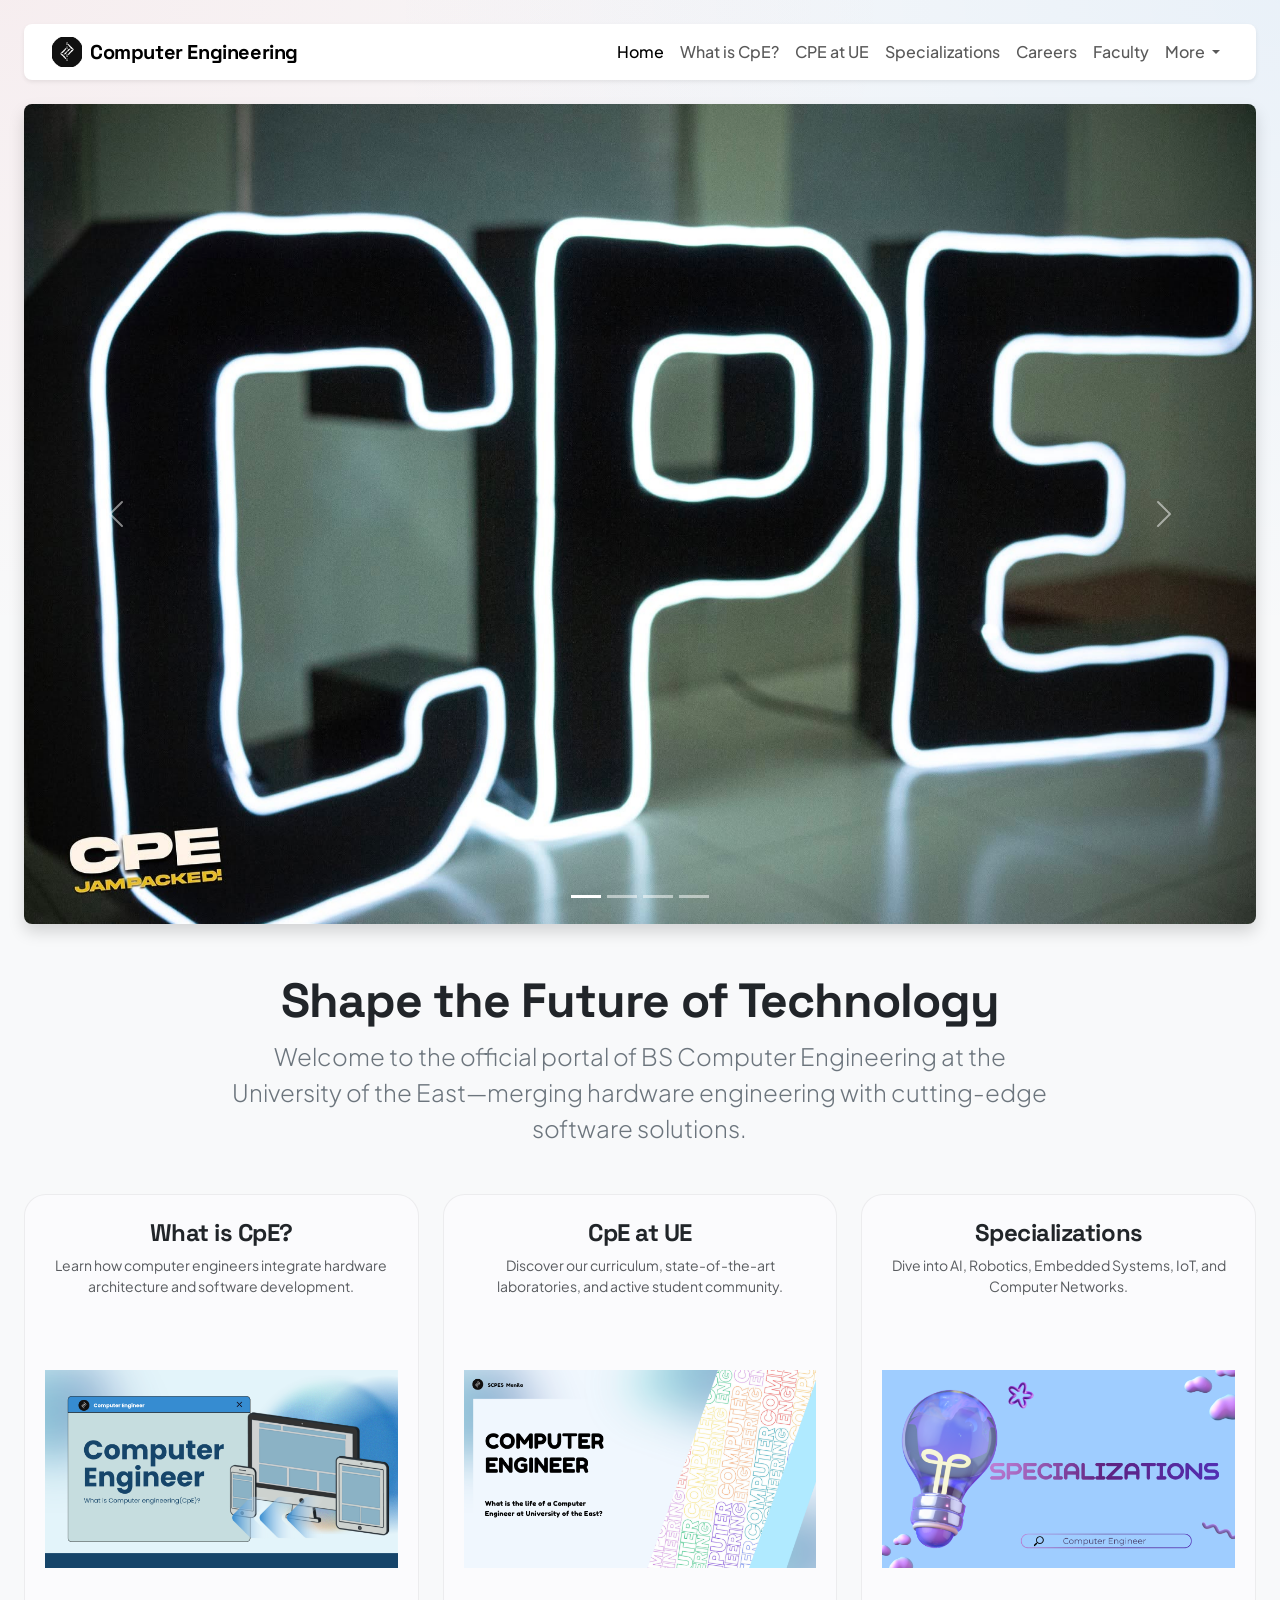
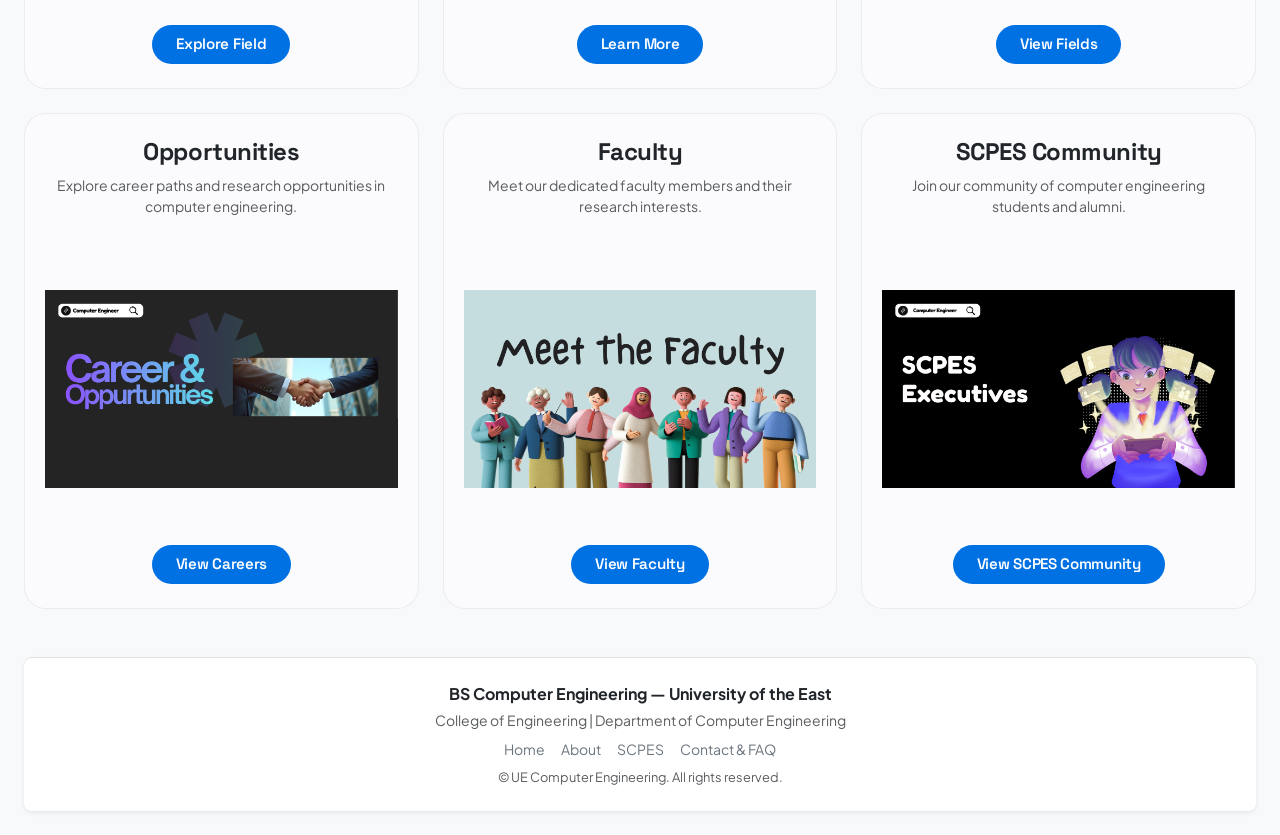
==== index.html @ 5ce8bb5c "cpeweb" ====
<!DOCTYPE html>
<html lang="en">
<head>
<meta charset="utf-8">
<meta name="viewport" content="width=device-width, initial-scale=1">
<title>Computer Engineering | Home</title>

<!-- GOOGLE FONTS (Space Grotesk + Plus Jakarta Sans) -->
<link rel="preconnect" href="https://fonts.googleapis.com">
<link rel="preconnect" href="https://fonts.gstatic.com" crossorigin>
<link href="https://fonts.googleapis.com/css2?family=Plus+Jakarta+Sans:wght@400;500;600&family=Space+Grotesk:wght@600;700&display=swap" rel="stylesheet">

<link href="https://cdn.jsdelivr.net/npm/bootstrap@5.0.2/dist/css/bootstrap.min.css" rel="stylesheet">
<script src="https://cdn.jsdelivr.net/npm/bootstrap@5.0.2/dist/js/bootstrap.bundle.min.js"></script>

<style>
    /* GLOBAL FONTS */
    body {
        font-family: 'Plus Jakarta Sans', sans-serif;
        background-color: #f8f9fa;
        background-image: 
            radial-gradient(at 0% 0%, rgba(220, 53, 69, 0.06) 0px, transparent 50%),
            radial-gradient(at 100% 0%, rgba(0, 113, 227, 0.06) 0px, transparent 50%);
        background-attachment: fixed;
        min-height: 100vh;
    }

    /* HEADINGS & ACCENT TEXT */
    h1, h2, h3, h4, h5, h6, .navbar-brand, .btn-apple {
        font-family: 'Space Grotesk', sans-serif;
        letter-spacing: -0.02em;
    }

    /* Apple-Style Card Styling */
    .apple-card {
        background-color: #fbfbfd;
        border-radius: 22px;
        overflow: hidden;
        border: 1px solid rgba(0, 0, 0, 0.06);
        transition: transform 0.3s ease, box-shadow 0.3s ease;
        padding: 24px 20px;
        text-align: center;
        height: 100%;
        display: flex;
        flex-direction: column;
        justify-content: space-between;
    }
    
    .apple-card:hover {
        transform: translateY(-4px);
        box-shadow: 0 14px 35px rgba(0, 0, 0, 0.09);
    }

    /* Apple-style Pill Button */
    .btn-apple {
        background-color: #0071e3;
        color: #ffffff;
        border-radius: 980px;
        padding: 8px 24px;
        font-weight: 600;
        font-size: 0.95rem;
        border: none;
        text-decoration: none;
        display: inline-block;
        transition: background-color 0.2s ease;
    }

    .btn-apple:hover {
        background-color: #0077ed;
        color: #ffffff;
    }

    /* Main Page Card Images */
    .card-img-container {
        margin-top: 16px;
        width: 100%;
    }

    .card-img-container img {
        width: 100%;
        height: 280px;
        object-fit: contain;
        border-radius: 12px;
        display: block;
    }
</style>
</head>
<body>

<div class="container-fluid px-4 my-4">
    <!-- NAVBAR -->
    <nav class="navbar navbar-expand-lg navbar-light bg-white rounded-3 shadow-sm mb-4 px-3">
        <div class="container-fluid">
            <a href="index.html" class="navbar-brand d-flex align-items-center">
                <img src="assets/cpeimg.jpg" alt="Logo" width="30" height="30" class="d-inline-block align-text-top me-2">
                <span class="fw-bold">Computer Engineering</span>
            </a>

            <button type="button" class="navbar-toggler" data-bs-toggle="collapse" data-bs-target="#navbarCollapse">
                <span class="navbar-toggler-icon"></span>
            </button>
            
            <div class="collapse navbar-collapse" id="navbarCollapse">
                <div class="navbar-nav ms-auto fw-medium">
                    <a href="index.html" class="nav-item nav-link active">Home</a>
                    <a href="what-is-cpe.html" class="nav-item nav-link">What is CpE?</a>
                    <a href="cpe-at-ue.html" class="nav-item nav-link">CPE at UE</a>
                    <a href="specializations.html" class="nav-item nav-link">Specializations</a>
                    <a href="opportunities.html" class="nav-item nav-link">Careers</a>
                    <a href="faculty.html" class="nav-item nav-link">Faculty</a>
                    
                    <div class="nav-item dropdown">
                        <a href="#" class="nav-link dropdown-toggle" id="moreDropdown" role="button" data-bs-toggle="dropdown" aria-expanded="false">
                            More
                        </a>
                        <ul class="dropdown-menu dropdown-menu-end border-0 shadow-lg rounded-3" aria-labelledby="moreDropdown">
                            <li><a href="scpes.html" class="dropdown-item">SCPES Organization</a></li>
                            <li><a href="projects.html" class="dropdown-item">Student Projects</a></li>
                            <li><hr class="dropdown-divider"></li>
                            <li><a href="contact.html" class="dropdown-item">FAQ & Contact</a></li>
                        </ul>
                    </div>
                </div>
            </div>
        </div>
    </nav>

    <!-- CAROUSEL -->
    <div id="myCarousel" class="carousel slide mb-5 rounded-3 overflow-hidden shadow" data-bs-ride="carousel">
        <div class="carousel-indicators">
            <button type="button" data-bs-target="#myCarousel" data-bs-slide-to="0" class="active" aria-current="true"></button>
            <button type="button" data-bs-target="#myCarousel" data-bs-slide-to="1"></button>
            <button type="button" data-bs-target="#myCarousel" data-bs-slide-to="2"></button>
            <button type="button" data-bs-target="#myCarousel" data-bs-slide-to="3"></button>
        </div>
        
        <div class="carousel-inner">
            <div class="carousel-item active">
                <img src="assets/slide1.jpg" class="d-block w-100 object-fit-cover" alt="Slide 1">
            </div>
            <div class="carousel-item">
                <img src="assets/slide2.jpg" class="d-block w-100 object-fit-cover" alt="Slide 2">
            </div>
            <div class="carousel-item">
                <img src="assets/slide3.jpg" class="d-block w-100 object-fit-cover" alt="Slide 3">
            </div>
            <div class="carousel-item">
                <img src="assets/slide3.jpg" class="d-block w-100 object-fit-cover" alt="Slide 4">
            </div>
        </div>

        <button class="carousel-control-prev" type="button" data-bs-target="#myCarousel" data-bs-slide="prev">
            <span class="carousel-control-prev-icon" aria-hidden="true"></span>
            <span class="visually-hidden">Previous</span>
        </button>
        <button class="carousel-control-next" type="button" data-bs-target="#myCarousel" data-bs-slide="next">
            <span class="carousel-control-next-icon" aria-hidden="true"></span>
            <span class="visually-hidden">Next</span>
        </button>
    </div>

    <!-- HERO SECTION -->
    <div class="text-center mb-5">
        <h1 class="fw-bold display-5">Shape the Future of Technology</h1>
        <p class="text-secondary lead fs-4 col-md-8 mx-auto">
            Welcome to the official portal of BS Computer Engineering at the University of the East—merging hardware engineering with cutting-edge software solutions.
        </p>
    </div>

    <!-- FEATURED SECTIONS GRID -->
    <div class="row g-4 justify-content-center mb-5">
        
        <div class="col-md-6 col-lg-4">
            <div class="apple-card">
                <div>
                    <h3 class="fw-bold fs-4 mb-2">What is CpE?</h3>
                    <p class="text-muted small">Learn how computer engineers integrate hardware architecture and software development.</p>
                </div>
                <div class="card-img-container my-3">
                    <img src="assets/cpeabout2.png" alt="What is CpE">
                </div>
                <div>
                    <a href="what-is-cpe.html" class="btn-apple">Explore Field</a>
                </div>
            </div>
        </div>

        <div class="col-md-6 col-lg-4">
            <div class="apple-card">
                <div>
                    <h3 class="fw-bold fs-4 mb-2">CpE at UE</h3>
                    <p class="text-muted small">Discover our curriculum, state-of-the-art laboratories, and active student community.</p>
                </div>
                <div class="card-img-container my-3">
                    <img src="assets/cpeue.png" alt="CPE at UE">
                </div>
                <div>
                    <a href="cpe-at-ue.html" class="btn-apple">Learn More</a>
                </div>
            </div>
        </div>

        <div class="col-md-6 col-lg-4">
            <div class="apple-card">
                <div>
                    <h3 class="fw-bold fs-4 mb-2">Specializations</h3>
                    <p class="text-muted small">Dive into AI, Robotics, Embedded Systems, IoT, and Computer Networks.</p>
                </div>
                <div class="card-img-container my-3">
                    <img src="assets/specializations.png" alt="Specializations">
                </div>
                <div>
                    <a href="specializations.html" class="btn-apple">View Fields</a>
                </div>
            </div>
        </div>

        <div class="col-md-6 col-lg-4">
            <div class="apple-card">
                <div>
                    <h3 class="fw-bold fs-4 mb-2">Opportunities</h3>
                    <p class="text-muted small">Explore career paths and research opportunities in computer engineering.</p>
                </div>
                <div class="card-img-container my-3">
                    <img src="assets/cj.op.png" alt="Opportunities">
                </div>
                <div>
                    <a href="opportunities.html" class="btn-apple">View Careers</a>
                </div>
            </div>
        </div>

        <div class="col-md-6 col-lg-4">
            <div class="apple-card">
                <div>
                    <h3 class="fw-bold fs-4 mb-2">Faculty</h3>
                    <p class="text-muted small">Meet our dedicated faculty members and their research interests.</p>
                </div>
                <div class="card-img-container my-3">
                    <img src="assets/faculty.png" alt="Faculty">
                </div>
                <div>
                    <a href="faculty.html" class="btn-apple">View Faculty</a>
                </div>
            </div>
        </div>

        <div class="col-md-6 col-lg-4">
            <div class="apple-card">
                <div>
                    <h3 class="fw-bold fs-4 mb-2">SCPES Community</h3>
                    <p class="text-muted small">Join our community of computer engineering students and alumni.</p>
                </div>
                <div class="card-img-container my-3">
                    <img src="assets/executives.png" alt="SCPES Community">
                </div>
                <div>
                    <a href="scpes.html" class="btn-apple">View SCPES Community</a>
                </div>
            </div>
        </div>

    </div>

    <!-- FOOTER -->
    <footer class="bg-white rounded-3 shadow-sm py-4 mt-5 border-top">
        <div class="container text-center">
            <p class="fw-bold mb-1">BS Computer Engineering — University of the East</p>
            <p class="text-muted small mb-2">College of Engineering | Department of Computer Engineering</p>
            <div class="d-flex justify-content-center gap-3 small mb-2">
                <a href="index.html" class="text-decoration-none text-secondary">Home</a>
                <a href="what-is-cpe.html" class="text-decoration-none text-secondary">About</a>
                <a href="scpes.html" class="text-decoration-none text-secondary">SCPES</a>
                <a href="contact.html" class="text-decoration-none text-secondary">Contact & FAQ</a>
            </div>
            <p class="text-muted extra-small mb-0" style="font-size: 0.8rem;">&copy; UE Computer Engineering. All rights reserved.</p>
        </div>
    </footer>
</div>

</body>
</html>
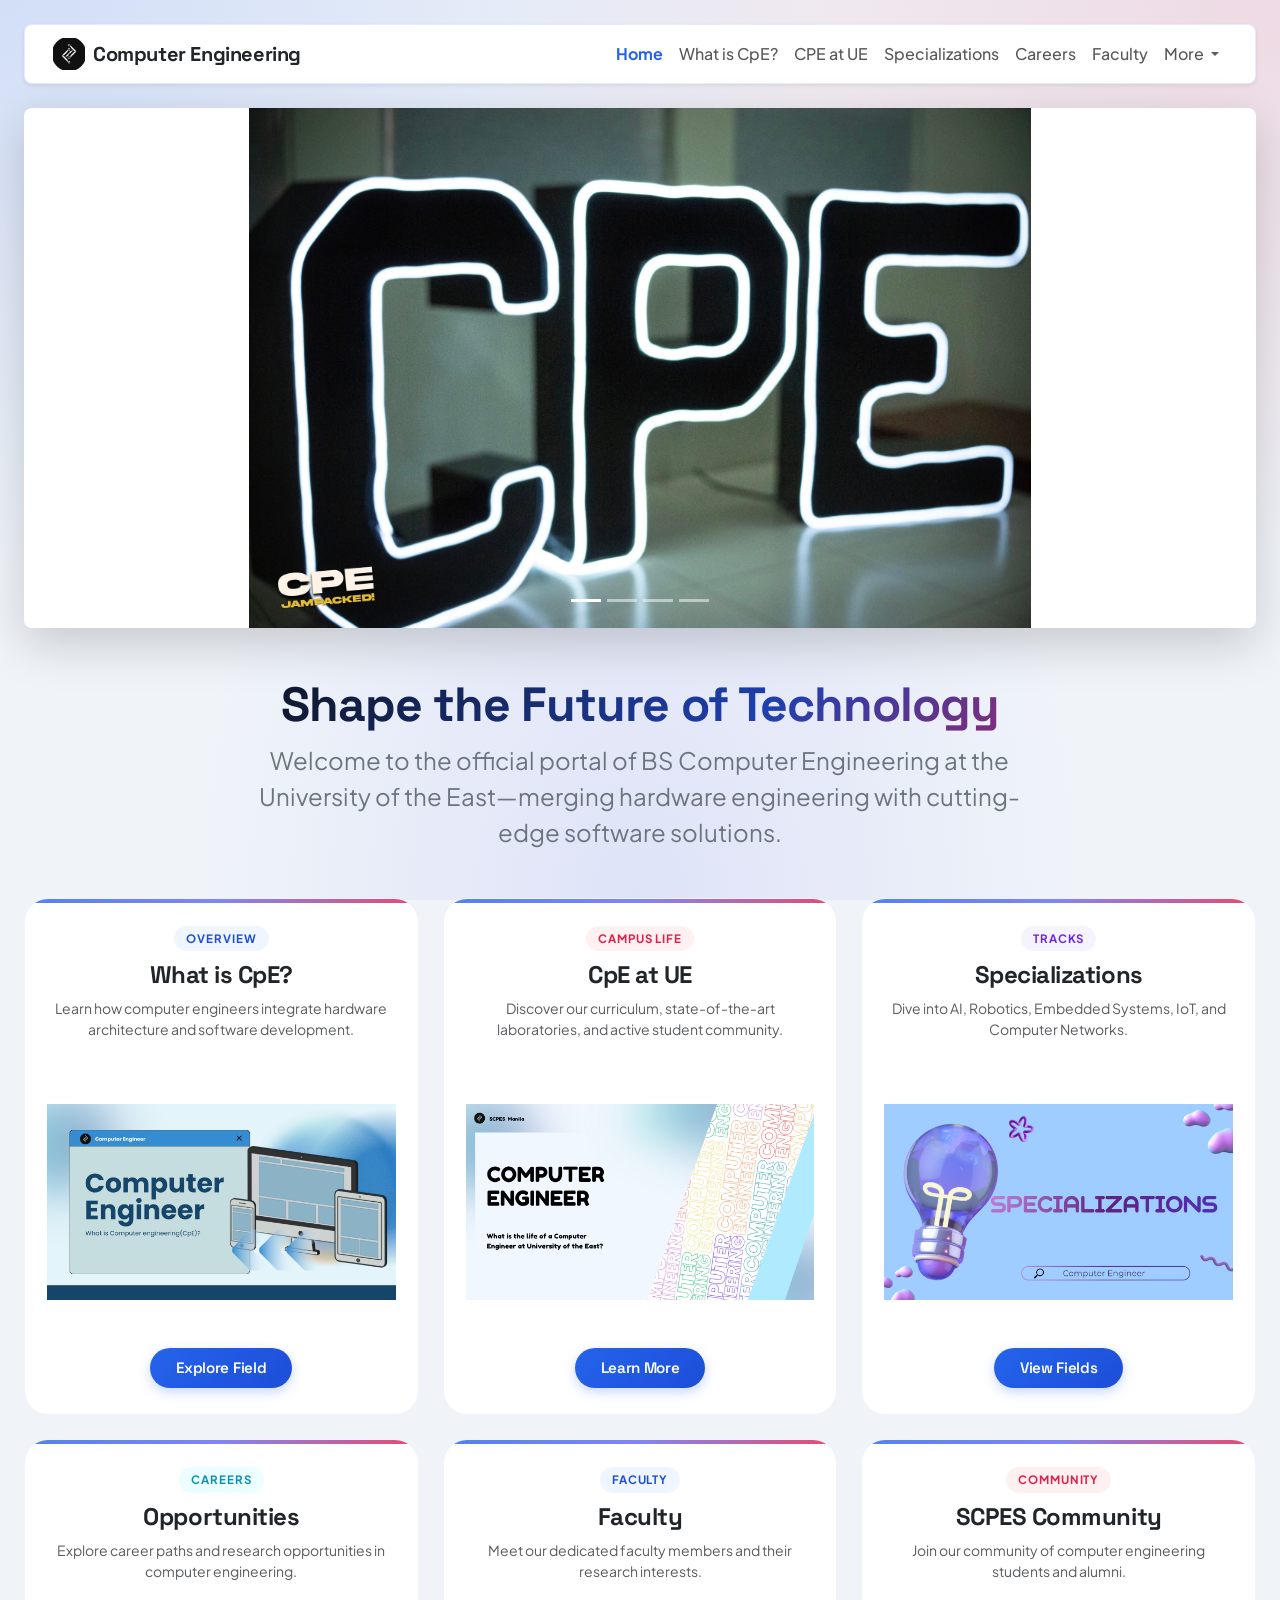
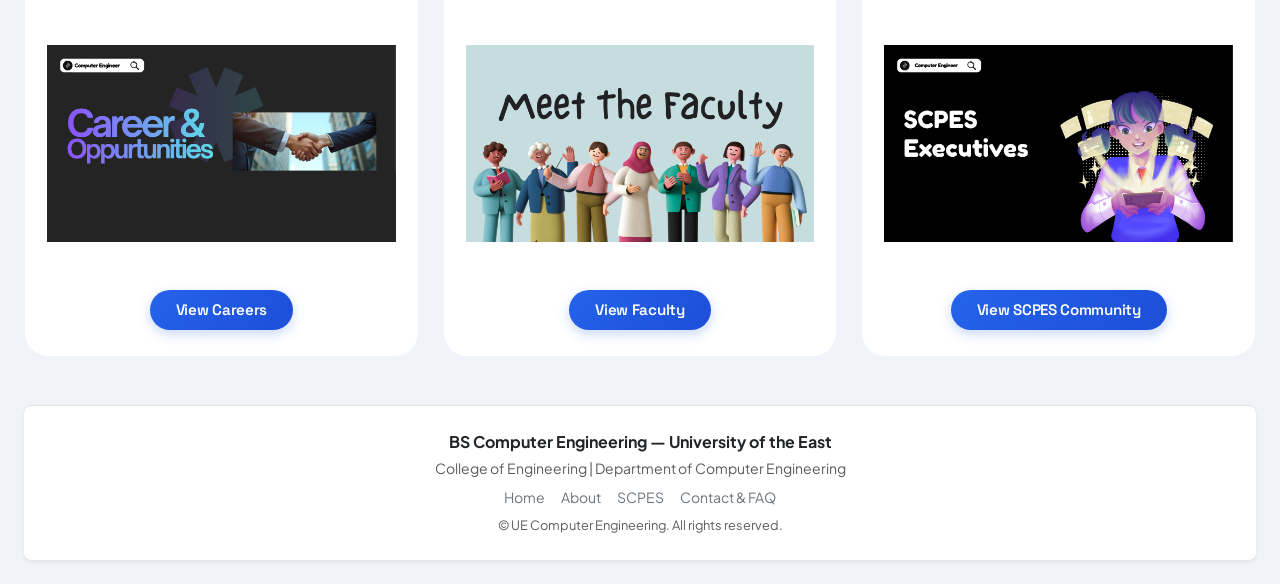
==== commit f7a57603: "cpeweb" ====
--- a/index.html
+++ b/index.html
@@ -1,99 +1,176 @@
 <!DOCTYPE html>
 <html lang="en">
 <head>
-<meta charset="utf-8">
-<meta name="viewport" content="width=device-width, initial-scale=1">
-<title>Computer Engineering | Home</title>
-
-<!-- GOOGLE FONTS (Space Grotesk + Plus Jakarta Sans) -->
-<link rel="preconnect" href="https://fonts.googleapis.com">
-<link rel="preconnect" href="https://fonts.gstatic.com" crossorigin>
-<link href="https://fonts.googleapis.com/css2?family=Plus+Jakarta+Sans:wght@400;500;600&family=Space+Grotesk:wght@600;700&display=swap" rel="stylesheet">
-
-<link href="https://cdn.jsdelivr.net/npm/bootstrap@5.0.2/dist/css/bootstrap.min.css" rel="stylesheet">
-<script src="https://cdn.jsdelivr.net/npm/bootstrap@5.0.2/dist/js/bootstrap.bundle.min.js"></script>
-
-<style>
-    /* GLOBAL FONTS */
-    body {
-        font-family: 'Plus Jakarta Sans', sans-serif;
-        background-color: #f8f9fa;
-        background-image: 
-            radial-gradient(at 0% 0%, rgba(220, 53, 69, 0.06) 0px, transparent 50%),
-            radial-gradient(at 100% 0%, rgba(0, 113, 227, 0.06) 0px, transparent 50%);
-        background-attachment: fixed;
-        min-height: 100vh;
-    }
-
-    /* HEADINGS & ACCENT TEXT */
-    h1, h2, h3, h4, h5, h6, .navbar-brand, .btn-apple {
-        font-family: 'Space Grotesk', sans-serif;
-        letter-spacing: -0.02em;
-    }
-
-    /* Apple-Style Card Styling */
-    .apple-card {
-        background-color: #fbfbfd;
-        border-radius: 22px;
-        overflow: hidden;
-        border: 1px solid rgba(0, 0, 0, 0.06);
-        transition: transform 0.3s ease, box-shadow 0.3s ease;
-        padding: 24px 20px;
-        text-align: center;
-        height: 100%;
-        display: flex;
-        flex-direction: column;
-        justify-content: space-between;
-    }
-    
-    .apple-card:hover {
-        transform: translateY(-4px);
-        box-shadow: 0 14px 35px rgba(0, 0, 0, 0.09);
-    }
-
-    /* Apple-style Pill Button */
-    .btn-apple {
-        background-color: #0071e3;
-        color: #ffffff;
-        border-radius: 980px;
-        padding: 8px 24px;
-        font-weight: 600;
-        font-size: 0.95rem;
-        border: none;
-        text-decoration: none;
-        display: inline-block;
-        transition: background-color 0.2s ease;
-    }
-
-    .btn-apple:hover {
-        background-color: #0077ed;
-        color: #ffffff;
-    }
-
-    /* Main Page Card Images */
-    .card-img-container {
-        margin-top: 16px;
-        width: 100%;
-    }
-
-    .card-img-container img {
-        width: 100%;
-        height: 280px;
-        object-fit: contain;
-        border-radius: 12px;
-        display: block;
-    }
-</style>
+    <meta charset="utf-8">
+    <meta name="viewport" content="width=device-width, initial-scale=1">
+    <title>BS Computer Engineering | Home</title>
+
+    <!-- GOOGLE FONTS (Space Grotesk + Plus Jakarta Sans) -->
+    <link rel="preconnect" href="https://fonts.googleapis.com">
+    <link rel="preconnect" href="https://fonts.gstatic.com" crossorigin>
+    <link href="https://fonts.googleapis.com/css2?family=Plus+Jakarta+Sans:wght@400;500;600;700&family=Space+Grotesk:wght@600;700&display=swap" rel="stylesheet">
+
+    <!-- BOOTSTRAP 5 CSS & JS -->
+    <link href="https://cdn.jsdelivr.net/npm/bootstrap@5.0.2/dist/css/bootstrap.min.css" rel="stylesheet">
+    <script src="https://cdn.jsdelivr.net/npm/bootstrap@5.0.2/dist/js/bootstrap.bundle.min.js"></script>
+
+    <style>
+        /* 1. VIBRANT MULTI-COLOR MESH BACKGROUND (Tech Blue + UE Red Glow) */
+        body {
+            font-family: 'Plus Jakarta Sans', sans-serif;
+            background-color: #f0f4f9;
+            background-image: 
+                radial-gradient(at 0% 0%, rgba(37, 99, 235, 0.15) 0px, transparent 45%),
+                radial-gradient(at 100% 0%, rgba(225, 29, 72, 0.12) 0px, transparent 45%),
+                radial-gradient(at 50% 100%, rgba(99, 102, 241, 0.12) 0px, transparent 50%);
+            background-attachment: fixed;
+            min-height: 100vh;
+        }
+
+        /* 2. HEADINGS & GRADIENT ACCENTS */
+        h1, h2, h3, h4, h5, h6, .navbar-brand, .btn-apple {
+            font-family: 'Space Grotesk', sans-serif;
+            letter-spacing: -0.02em;
+        }
+
+        /* Gradient Text Headline */
+        .hero-gradient-text {
+            background: linear-gradient(135deg, #0f172a 20%, #1e40af 60%, #e11d48 100%);
+            -webkit-background-clip: text;
+            -webkit-text-fill-color: transparent;
+        }
+
+        /* Navbar Custom Highlights */
+        .navbar {
+            border: 1px solid rgba(37, 99, 235, 0.12);
+        }
+
+        .nav-link.active {
+            color: #2563eb !important;
+            font-weight: 700;
+        }
+
+        /* 3. RESPONSIVE CAROUSEL */
+        .carousel-item {
+            width: 100%;
+            aspect-ratio: 2 / 1;
+            max-height: 520px;
+            background-color: #ffffff;
+        }
+
+        .carousel-item img {
+            width: 100%;
+            height: 100%;
+            object-fit: contain;
+            object-position: center;
+        }
+
+        @media (max-width: 768px) {
+            .carousel-item {
+                aspect-ratio: 16 / 9;
+                max-height: 280px;
+            }
+        }
+
+        /* 4. APPLE-STYLE VIBRANT CARDS */
+        .apple-card {
+            background: #ffffff;
+            border-radius: 24px;
+            overflow: hidden;
+            border: 1px solid rgba(37, 99, 235, 0.08);
+            transition: all 0.3s cubic-bezier(0.16, 1, 0.3, 1);
+            padding: 26px 22px;
+            text-align: center;
+            height: 100%;
+            display: flex;
+            flex-direction: column;
+            justify-content: space-between;
+            position: relative;
+        }
+        
+        /* Vibrant Top Border Accent for Cards */
+        .apple-card::before {
+            content: "";
+            position: absolute;
+            top: 0;
+            left: 0;
+            right: 0;
+            height: 4px;
+            background: linear-gradient(90deg, #2563eb, #6366f1, #e11d48);
+            opacity: 0.8;
+            transition: opacity 0.3s ease;
+        }
+
+        .apple-card:hover {
+            transform: translateY(-6px);
+            box-shadow: 0 16px 35px rgba(37, 99, 235, 0.15);
+            border-color: rgba(37, 99, 235, 0.25);
+        }
+
+        /* Category Badges on Cards */
+        .card-badge {
+            display: inline-block;
+            font-size: 0.72rem;
+            font-weight: 700;
+            text-transform: uppercase;
+            letter-spacing: 0.08em;
+            padding: 4px 12px;
+            border-radius: 50px;
+            margin-bottom: 10px;
+        }
+
+        .badge-blue { background-color: #eff6ff; color: #1d4ed8; }
+        .badge-red { background-color: #fff1f2; color: #e11d48; }
+        .badge-purple { background-color: #f5f3ff; color: #6d28d9; }
+        .badge-cyan { background-color: #ecfeff; color: #0891b2; }
+
+        /* 5. VIBRANT GRADIENT BUTTONS */
+        .btn-apple {
+            background: linear-gradient(135deg, #2563eb 0%, #1d4ed8 100%);
+            color: #ffffff;
+            border-radius: 980px;
+            padding: 9px 26px;
+            font-weight: 600;
+            font-size: 0.95rem;
+            border: none;
+            text-decoration: none;
+            display: inline-block;
+            box-shadow: 0 4px 12px rgba(37, 99, 235, 0.25);
+            transition: all 0.2s ease;
+        }
+
+        .btn-apple:hover {
+            background: linear-gradient(135deg, #1d4ed8 0%, #1e40af 100%);
+            color: #ffffff;
+            box-shadow: 0 6px 18px rgba(37, 99, 235, 0.35);
+            transform: scale(1.02);
+        }
+
+        /* 6. CARD IMAGES */
+        .card-img-container {
+            margin-top: 12px;
+            width: 100%;
+        }
+
+        .card-img-container img {
+            width: 100%;
+            height: 260px;
+            object-fit: contain;
+            border-radius: 12px;
+            display: block;
+        }
+    </style>
 </head>
 <body>
 
 <div class="container-fluid px-4 my-4">
+
     <!-- NAVBAR -->
     <nav class="navbar navbar-expand-lg navbar-light bg-white rounded-3 shadow-sm mb-4 px-3">
         <div class="container-fluid">
             <a href="index.html" class="navbar-brand d-flex align-items-center">
-                <img src="assets/cpeimg.jpg" alt="Logo" width="30" height="30" class="d-inline-block align-text-top me-2">
-                <span class="fw-bold">Computer Engineering</span>
+                <img src="assets/cpeimg.jpg" alt="CpE Logo" width="32" height="32" class="d-inline-block align-text-top me-2 rounded">
+                <span class="fw-bold text-dark">Computer Engineering</span>
             </a>
 
             <button type="button" class="navbar-toggler" data-bs-toggle="collapse" data-bs-target="#navbarCollapse">
@@ -125,8 +202,8 @@
         </div>
     </nav>
 
-    <!-- CAROUSEL -->
-    <div id="myCarousel" class="carousel slide mb-5 rounded-3 overflow-hidden shadow" data-bs-ride="carousel">
+    <!-- BANNER CAROUSEL -->
+    <div id="myCarousel" class="carousel slide mb-5 rounded-3 overflow-hidden shadow-lg" data-bs-ride="carousel">
         <div class="carousel-indicators">
             <button type="button" data-bs-target="#myCarousel" data-bs-slide-to="0" class="active" aria-current="true"></button>
             <button type="button" data-bs-target="#myCarousel" data-bs-slide-to="1"></button>
@@ -136,16 +213,16 @@
         
         <div class="carousel-inner">
             <div class="carousel-item active">
-                <img src="assets/slide1.jpg" class="d-block w-100 object-fit-cover" alt="Slide 1">
+                <img src="assets/slide1.jpg" alt="Slide 1">
             </div>
             <div class="carousel-item">
-                <img src="assets/slide2.jpg" class="d-block w-100 object-fit-cover" alt="Slide 2">
+                <img src="assets/slide2.jpg" alt="Slide 2">
             </div>
             <div class="carousel-item">
-                <img src="assets/slide3.jpg" class="d-block w-100 object-fit-cover" alt="Slide 3">
+                <img src="assets/slide3.jpg" alt="Slide 3">
             </div>
             <div class="carousel-item">
-                <img src="assets/slide3.jpg" class="d-block w-100 object-fit-cover" alt="Slide 4">
+                <img src="assets/slide5.jpg" alt="Slide 4">
             </div>
         </div>
 
@@ -159,10 +236,10 @@
         </button>
     </div>
 
-    <!-- HERO SECTION -->
+    <!-- HERO SECTION WITH GRADIENT HEADLINE -->
     <div class="text-center mb-5">
-        <h1 class="fw-bold display-5">Shape the Future of Technology</h1>
-        <p class="text-secondary lead fs-4 col-md-8 mx-auto">
+        <h1 class="fw-bold display-5 hero-gradient-text">Shape the Future of Technology</h1>
+        <p class="text-secondary lead fs-4 col-md-8 mx-auto fw-normal">
             Welcome to the official portal of BS Computer Engineering at the University of the East—merging hardware engineering with cutting-edge software solutions.
         </p>
     </div>
@@ -173,7 +250,8 @@
         <div class="col-md-6 col-lg-4">
             <div class="apple-card">
                 <div>
-                    <h3 class="fw-bold fs-4 mb-2">What is CpE?</h3>
+                    <span class="card-badge badge-blue">Overview</span>
+                    <h3 class="fw-bold fs-4 mb-2 text-dark">What is CpE?</h3>
                     <p class="text-muted small">Learn how computer engineers integrate hardware architecture and software development.</p>
                 </div>
                 <div class="card-img-container my-3">
@@ -188,7 +266,8 @@
         <div class="col-md-6 col-lg-4">
             <div class="apple-card">
                 <div>
-                    <h3 class="fw-bold fs-4 mb-2">CpE at UE</h3>
+                    <span class="card-badge badge-red">Campus Life</span>
+                    <h3 class="fw-bold fs-4 mb-2 text-dark">CpE at UE</h3>
                     <p class="text-muted small">Discover our curriculum, state-of-the-art laboratories, and active student community.</p>
                 </div>
                 <div class="card-img-container my-3">
@@ -203,7 +282,8 @@
         <div class="col-md-6 col-lg-4">
             <div class="apple-card">
                 <div>
-                    <h3 class="fw-bold fs-4 mb-2">Specializations</h3>
+                    <span class="card-badge badge-purple">Tracks</span>
+                    <h3 class="fw-bold fs-4 mb-2 text-dark">Specializations</h3>
                     <p class="text-muted small">Dive into AI, Robotics, Embedded Systems, IoT, and Computer Networks.</p>
                 </div>
                 <div class="card-img-container my-3">
@@ -218,7 +298,8 @@
         <div class="col-md-6 col-lg-4">
             <div class="apple-card">
                 <div>
-                    <h3 class="fw-bold fs-4 mb-2">Opportunities</h3>
+                    <span class="card-badge badge-cyan">Careers</span>
+                    <h3 class="fw-bold fs-4 mb-2 text-dark">Opportunities</h3>
                     <p class="text-muted small">Explore career paths and research opportunities in computer engineering.</p>
                 </div>
                 <div class="card-img-container my-3">
@@ -233,7 +314,8 @@
         <div class="col-md-6 col-lg-4">
             <div class="apple-card">
                 <div>
-                    <h3 class="fw-bold fs-4 mb-2">Faculty</h3>
+                    <span class="card-badge badge-blue">Faculty</span>
+                    <h3 class="fw-bold fs-4 mb-2 text-dark">Faculty</h3>
                     <p class="text-muted small">Meet our dedicated faculty members and their research interests.</p>
                 </div>
                 <div class="card-img-container my-3">
@@ -248,7 +330,8 @@
         <div class="col-md-6 col-lg-4">
             <div class="apple-card">
                 <div>
-                    <h3 class="fw-bold fs-4 mb-2">SCPES Community</h3>
+                    <span class="card-badge badge-red">Community</span>
+                    <h3 class="fw-bold fs-4 mb-2 text-dark">SCPES Community</h3>
                     <p class="text-muted small">Join our community of computer engineering students and alumni.</p>
                 </div>
                 <div class="card-img-container my-3">
@@ -265,7 +348,7 @@
     <!-- FOOTER -->
     <footer class="bg-white rounded-3 shadow-sm py-4 mt-5 border-top">
         <div class="container text-center">
-            <p class="fw-bold mb-1">BS Computer Engineering — University of the East</p>
+            <p class="fw-bold mb-1 text-dark">BS Computer Engineering — University of the East</p>
             <p class="text-muted small mb-2">College of Engineering | Department of Computer Engineering</p>
             <div class="d-flex justify-content-center gap-3 small mb-2">
                 <a href="index.html" class="text-decoration-none text-secondary">Home</a>
@@ -276,6 +359,7 @@
             <p class="text-muted extra-small mb-0" style="font-size: 0.8rem;">&copy; UE Computer Engineering. All rights reserved.</p>
         </div>
     </footer>
+
 </div>
 
 </body>
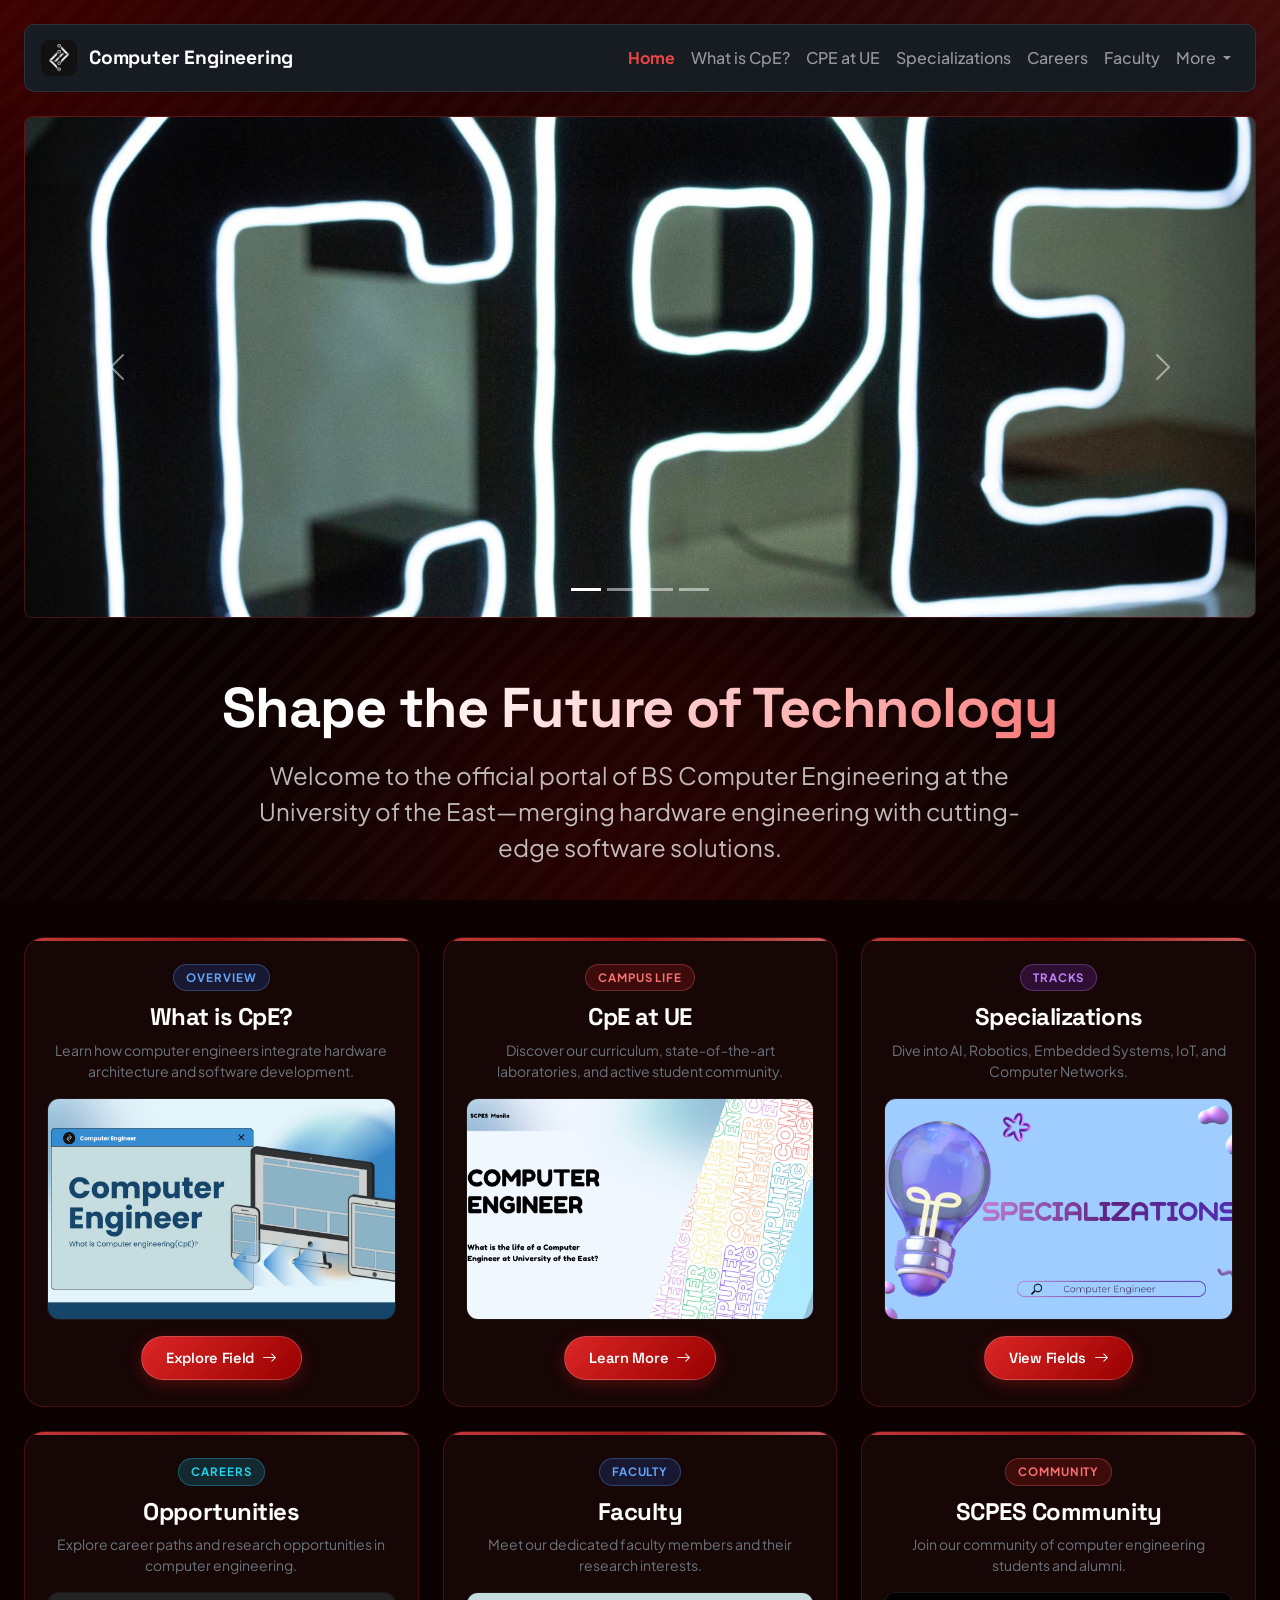
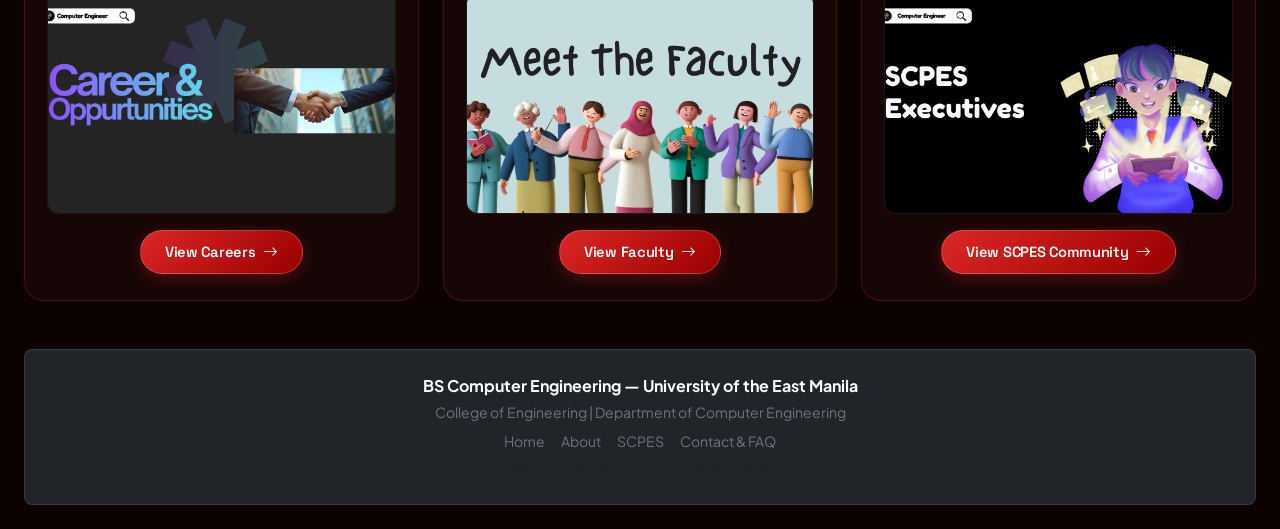
==== commit 78079c37: "cpeweb" ====
--- a/index.html
+++ b/index.html
@@ -5,25 +5,28 @@
     <meta name="viewport" content="width=device-width, initial-scale=1">
     <title>BS Computer Engineering | Home</title>
 
-    <!-- GOOGLE FONTS (Space Grotesk + Plus Jakarta Sans) -->
+    <!-- GOOGLE FONTS -->
     <link rel="preconnect" href="https://fonts.googleapis.com">
     <link rel="preconnect" href="https://fonts.gstatic.com" crossorigin>
     <link href="https://fonts.googleapis.com/css2?family=Plus+Jakarta+Sans:wght@400;500;600;700&family=Space+Grotesk:wght@600;700&display=swap" rel="stylesheet">
 
-    <!-- BOOTSTRAP 5 CSS & JS -->
+    <!-- BOOTSTRAP 5 & BOOTSTRAP ICONS -->
     <link href="https://cdn.jsdelivr.net/npm/bootstrap@5.0.2/dist/css/bootstrap.min.css" rel="stylesheet">
+    <link rel="stylesheet" href="https://cdn.jsdelivr.net/npm/bootstrap-icons@1.11.3/font/bootstrap-icons.min.css">
     <script src="https://cdn.jsdelivr.net/npm/bootstrap@5.0.2/dist/js/bootstrap.bundle.min.js"></script>
 
     <style>
-        /* 1. VIBRANT MULTI-COLOR MESH BACKGROUND (Tech Blue + UE Red Glow) */
+        /* 1. DEEP UE CRIMSON AMBIENT BACKGROUND */
         body {
             font-family: 'Plus Jakarta Sans', sans-serif;
-            background-color: #f0f4f9;
+            background-color: #0c0202;
             background-image: 
-                radial-gradient(at 0% 0%, rgba(37, 99, 235, 0.15) 0px, transparent 45%),
-                radial-gradient(at 100% 0%, rgba(225, 29, 72, 0.12) 0px, transparent 45%),
-                radial-gradient(at 50% 100%, rgba(99, 102, 241, 0.12) 0px, transparent 50%);
+                radial-gradient(at 0% 0%, rgba(153, 0, 0, 0.35) 0px, transparent 50%),
+                radial-gradient(at 100% 0%, rgba(220, 38, 38, 0.25) 0px, transparent 50%),
+                radial-gradient(at 50% 100%, rgba(112, 2, 2, 0.3) 0px, transparent 50%),
+                repeating-linear-gradient(-45deg, rgba(255, 255, 255, 0.015) 0, rgba(255, 255, 255, 0.015) 10px, transparent 10px, transparent 20px);
             background-attachment: fixed;
+            color: #f1f5f9;
             min-height: 100vh;
         }
 
@@ -33,35 +36,79 @@
             letter-spacing: -0.02em;
         }
 
-        /* Gradient Text Headline */
         .hero-gradient-text {
-            background: linear-gradient(135deg, #0f172a 20%, #1e40af 60%, #e11d48 100%);
+            background: linear-gradient(135deg, #ffffff 30%, #fca5a5 70%, #ef4444 100%);
             -webkit-background-clip: text;
             -webkit-text-fill-color: transparent;
         }
 
-        /* Navbar Custom Highlights */
-        .navbar {
-            border: 1px solid rgba(37, 99, 235, 0.12);
+        /* 3. NAVBAR & ROUNDED SQUARE LOGO */
+        .custom-navbar {
+            background-color: #171b22 !important;
+            border: 1px solid rgba(255, 255, 255, 0.1) !important;
+            border-radius: 10px !important;
+            padding: 10px 16px !important;
+        }
+
+        .custom-navbar .navbar-brand {
+            font-size: 1.2rem;
+            font-weight: 700;
+            color: #ffffff !important;
+            letter-spacing: -0.01em;
+        }
+
+        /* CROPS OUT WHITE SPOTS & FORCES CLEAN ROUNDED SQUARE */
+        .custom-navbar .logo-box {
+            width: 36px;
+            height: 36px;
+            border-radius: 9px;
+            overflow: hidden;
+            background-color: #0c0d10;
+            display: inline-flex;
+            align-items: center;
+            justify-content: center;
+            flex-shrink: 0;
+        }
+
+        .custom-navbar .logo-img {
+            width: 100%;
+            height: 100%;
+            object-fit: cover;
+            transform: scale(1.22);
+        }
+
+        .custom-navbar .navbar-toggler {
+            border: 1px solid rgba(255, 255, 255, 0.15) !important;
+            border-radius: 8px;
+            padding: 6px 10px;
+        }
+
+        .custom-navbar .navbar-toggler-icon {
+            background-image: url("data:image/svg+xml,%3csvg xmlns='http://www.w3.org/2000/svg' viewBox='0 0 30 30'%3e%3cpath stroke='rgba%28255, 255, 255, 0.75%29' stroke-linecap='round' stroke-miterlimit='10' stroke-width='2' d='M4 7h22M4 15h22M4 23h22'/%3e%3c/svg%3e") !important;
         }
 
         .nav-link.active {
-            color: #2563eb !important;
+            color: #ef4444 !important;
             font-weight: 700;
         }
 
-        /* 3. RESPONSIVE CAROUSEL */
+        /* 4. CAROUSEL STYLING */
+        #myCarousel {
+            border: 1px solid rgba(239, 68, 68, 0.25);
+            box-shadow: 0 15px 35px rgba(0, 0, 0, 0.5);
+        }
+
         .carousel-item {
             width: 100%;
             aspect-ratio: 2 / 1;
-            max-height: 520px;
-            background-color: #ffffff;
+            max-height: 500px;
+            background-color: #0f0505;
         }
 
         .carousel-item img {
             width: 100%;
             height: 100%;
-            object-fit: contain;
+            object-fit: cover;
             object-position: center;
         }
 
@@ -72,12 +119,12 @@
             }
         }
 
-        /* 4. APPLE-STYLE VIBRANT CARDS */
+        /* 5. DARK CRIMSON APPLE-STYLE CARDS */
         .apple-card {
-            background: #ffffff;
-            border-radius: 24px;
+            background: rgba(26, 8, 8, 0.85);
+            border-radius: 20px;
             overflow: hidden;
-            border: 1px solid rgba(37, 99, 235, 0.08);
+            border: 1px solid rgba(220, 38, 38, 0.25);
             transition: all 0.3s cubic-bezier(0.16, 1, 0.3, 1);
             padding: 26px 22px;
             text-align: center;
@@ -88,26 +135,25 @@
             position: relative;
         }
         
-        /* Vibrant Top Border Accent for Cards */
         .apple-card::before {
             content: "";
             position: absolute;
             top: 0;
             left: 0;
             right: 0;
-            height: 4px;
-            background: linear-gradient(90deg, #2563eb, #6366f1, #e11d48);
+            height: 3px;
+            background: linear-gradient(90deg, #ef4444, #b91c1c, #f87171);
             opacity: 0.8;
             transition: opacity 0.3s ease;
         }
 
         .apple-card:hover {
             transform: translateY(-6px);
-            box-shadow: 0 16px 35px rgba(37, 99, 235, 0.15);
-            border-color: rgba(37, 99, 235, 0.25);
-        }
-
-        /* Category Badges on Cards */
+            box-shadow: 0 16px 35px rgba(220, 38, 38, 0.25);
+            border-color: rgba(239, 68, 68, 0.5);
+        }
+
+        /* Badges on Cards */
         .card-badge {
             display: inline-block;
             font-size: 0.72rem;
@@ -116,47 +162,51 @@
             letter-spacing: 0.08em;
             padding: 4px 12px;
             border-radius: 50px;
-            margin-bottom: 10px;
-        }
-
-        .badge-blue { background-color: #eff6ff; color: #1d4ed8; }
-        .badge-red { background-color: #fff1f2; color: #e11d48; }
-        .badge-purple { background-color: #f5f3ff; color: #6d28d9; }
-        .badge-cyan { background-color: #ecfeff; color: #0891b2; }
-
-        /* 5. VIBRANT GRADIENT BUTTONS */
+            margin-bottom: 12px;
+            border: 1px solid transparent;
+        }
+
+        .badge-blue { background-color: rgba(37, 99, 235, 0.2); color: #60a5fa; border-color: rgba(96, 165, 250, 0.3); }
+        .badge-red { background-color: rgba(220, 38, 38, 0.2); color: #f87171; border-color: rgba(248, 113, 113, 0.3); }
+        .badge-purple { background-color: rgba(147, 51, 234, 0.2); color: #c084fc; border-color: rgba(192, 132, 252, 0.3); }
+        .badge-cyan { background-color: rgba(6, 182, 212, 0.2); color: #22d3ee; border-color: rgba(34, 211, 238, 0.3); }
+
+        /* 6. CRIMSON GRADIENT BUTTONS */
         .btn-apple {
-            background: linear-gradient(135deg, #2563eb 0%, #1d4ed8 100%);
+            background: linear-gradient(135deg, #dc2626 0%, #990000 100%);
             color: #ffffff;
             border-radius: 980px;
-            padding: 9px 26px;
+            padding: 10px 24px;
             font-weight: 600;
-            font-size: 0.95rem;
-            border: none;
+            font-size: 0.92rem;
+            border: 1px solid rgba(255, 255, 255, 0.2);
             text-decoration: none;
             display: inline-block;
-            box-shadow: 0 4px 12px rgba(37, 99, 235, 0.25);
-            transition: all 0.2s ease;
+            box-shadow: 0 4px 15px rgba(220, 38, 38, 0.3);
+            transition: all 0.25s ease;
         }
 
         .btn-apple:hover {
-            background: linear-gradient(135deg, #1d4ed8 0%, #1e40af 100%);
+            background: linear-gradient(135deg, #ef4444 0%, #b91c1c 100%);
             color: #ffffff;
-            box-shadow: 0 6px 18px rgba(37, 99, 235, 0.35);
-            transform: scale(1.02);
-        }
-
-        /* 6. CARD IMAGES */
+            box-shadow: 0 6px 20px rgba(239, 68, 68, 0.45);
+            transform: scale(1.03);
+        }
+
+        /* 7. CARD IMAGES */
         .card-img-container {
-            margin-top: 12px;
+            margin-top: 10px;
             width: 100%;
+            background-color: rgba(0, 0, 0, 0.3);
+            border-radius: 12px;
+            overflow: hidden;
+            border: 1px solid rgba(255, 255, 255, 0.08);
         }
 
         .card-img-container img {
             width: 100%;
-            height: 260px;
-            object-fit: contain;
-            border-radius: 12px;
+            height: 220px;
+            object-fit: cover;
             display: block;
         }
     </style>
@@ -165,12 +215,14 @@
 
 <div class="container-fluid px-4 my-4">
 
-    <!-- NAVBAR -->
-    <nav class="navbar navbar-expand-lg navbar-light bg-white rounded-3 shadow-sm mb-4 px-3">
-        <div class="container-fluid">
-            <a href="index.html" class="navbar-brand d-flex align-items-center">
-                <img src="assets/cpeimg.jpg" alt="CpE Logo" width="32" height="32" class="d-inline-block align-text-top me-2 rounded">
-                <span class="fw-bold text-dark">Computer Engineering</span>
+    <!-- MASTER NAVBAR -->
+    <nav class="navbar navbar-expand-lg navbar-dark custom-navbar shadow-sm mb-4">
+        <div class="container-fluid px-0">
+            <a href="index.html" class="navbar-brand d-flex align-items-center gap-2">
+                <div class="logo-box me-1">
+                    <img src="assets/cpeimg.jpg" alt="CpE Logo" class="logo-img" onerror="this.onerror=null; this.src='data:image/svg+xml;utf8,<svg xmlns=\'http://www.w3.org/2000/svg\' viewBox=\'0 0 100 100\' width=\'100\' height=\'100\'><rect width=\'100\' height=\'100\' fill=\'%23111317\'/><path d=\'M35 35 L50 50 L35 65 M50 35 L65 50 L50 65\' stroke=\'%23ffffff\' stroke-width=\'8\' stroke-linecap=\'round\' stroke-linejoin=\'round\' fill=\'none\'/></svg>';">
+                </div>
+                <span class="text-white">Computer Engineering</span>
             </a>
 
             <button type="button" class="navbar-toggler" data-bs-toggle="collapse" data-bs-target="#navbarCollapse">
@@ -190,7 +242,7 @@
                         <a href="#" class="nav-link dropdown-toggle" id="moreDropdown" role="button" data-bs-toggle="dropdown" aria-expanded="false">
                             More
                         </a>
-                        <ul class="dropdown-menu dropdown-menu-end border-0 shadow-lg rounded-3" aria-labelledby="moreDropdown">
+                        <ul class="dropdown-menu dropdown-menu-dark dropdown-menu-end border-0 shadow-lg rounded-3" aria-labelledby="moreDropdown">
                             <li><a href="scpes.html" class="dropdown-item">SCPES Organization</a></li>
                             <li><a href="projects.html" class="dropdown-item">Student Projects</a></li>
                             <li><hr class="dropdown-divider"></li>
@@ -213,16 +265,16 @@
         
         <div class="carousel-inner">
             <div class="carousel-item active">
-                <img src="assets/slide1.jpg" alt="Slide 1">
+                <img src="assets/slide1.jpg" alt="Slide 1" onerror="this.src='slide1.jpg'">
             </div>
             <div class="carousel-item">
-                <img src="assets/slide2.jpg" alt="Slide 2">
+                <img src="assets/slide2.jpg" alt="Slide 2" onerror="this.src='slide2.jpg'">
             </div>
             <div class="carousel-item">
-                <img src="assets/slide3.jpg" alt="Slide 3">
+                <img src="assets/slide3.jpg" alt="Slide 3" onerror="this.src='slide3.jpg'">
             </div>
             <div class="carousel-item">
-                <img src="assets/slide5.jpg" alt="Slide 4">
+                <img src="assets/slide5.jpg" alt="Slide 4" onerror="this.src='slide5.jpg'">
             </div>
         </div>
 
@@ -237,9 +289,9 @@
     </div>
 
     <!-- HERO SECTION WITH GRADIENT HEADLINE -->
-    <div class="text-center mb-5">
-        <h1 class="fw-bold display-5 hero-gradient-text">Shape the Future of Technology</h1>
-        <p class="text-secondary lead fs-4 col-md-8 mx-auto fw-normal">
+    <div class="text-center mb-5 py-2">
+        <h1 class="fw-bold display-4 hero-gradient-text mb-3">Shape the Future of Technology</h1>
+        <p class="text-light opacity-75 lead fs-4 col-md-8 mx-auto fw-normal">
             Welcome to the official portal of BS Computer Engineering at the University of the East—merging hardware engineering with cutting-edge software solutions.
         </p>
     </div>
@@ -251,14 +303,14 @@
             <div class="apple-card">
                 <div>
                     <span class="card-badge badge-blue">Overview</span>
-                    <h3 class="fw-bold fs-4 mb-2 text-dark">What is CpE?</h3>
-                    <p class="text-muted small">Learn how computer engineers integrate hardware architecture and software development.</p>
-                </div>
-                <div class="card-img-container my-3">
-                    <img src="assets/cpeabout2.png" alt="What is CpE">
-                </div>
-                <div>
-                    <a href="what-is-cpe.html" class="btn-apple">Explore Field</a>
+                    <h3 class="fw-bold fs-4 mb-2 text-white">What is CpE?</h3>
+                    <p class="text-secondary small mb-0">Learn how computer engineers integrate hardware architecture and software development.</p>
+                </div>
+                <div class="card-img-container my-3">
+                    <img src="assets/cpeabout2.png" alt="What is CpE" onerror="this.src='cpeabout2.png'">
+                </div>
+                <div>
+                    <a href="what-is-cpe.html" class="btn-apple">Explore Field <i class="bi bi-arrow-right ms-1"></i></a>
                 </div>
             </div>
         </div>
@@ -267,14 +319,14 @@
             <div class="apple-card">
                 <div>
                     <span class="card-badge badge-red">Campus Life</span>
-                    <h3 class="fw-bold fs-4 mb-2 text-dark">CpE at UE</h3>
-                    <p class="text-muted small">Discover our curriculum, state-of-the-art laboratories, and active student community.</p>
-                </div>
-                <div class="card-img-container my-3">
-                    <img src="assets/cpeue.png" alt="CPE at UE">
-                </div>
-                <div>
-                    <a href="cpe-at-ue.html" class="btn-apple">Learn More</a>
+                    <h3 class="fw-bold fs-4 mb-2 text-white">CpE at UE</h3>
+                    <p class="text-secondary small mb-0">Discover our curriculum, state-of-the-art laboratories, and active student community.</p>
+                </div>
+                <div class="card-img-container my-3">
+                    <img src="assets/cpeue.png" alt="CPE at UE" onerror="this.src='cpeue.png'">
+                </div>
+                <div>
+                    <a href="cpe-at-ue.html" class="btn-apple">Learn More <i class="bi bi-arrow-right ms-1"></i></a>
                 </div>
             </div>
         </div>
@@ -283,14 +335,14 @@
             <div class="apple-card">
                 <div>
                     <span class="card-badge badge-purple">Tracks</span>
-                    <h3 class="fw-bold fs-4 mb-2 text-dark">Specializations</h3>
-                    <p class="text-muted small">Dive into AI, Robotics, Embedded Systems, IoT, and Computer Networks.</p>
-                </div>
-                <div class="card-img-container my-3">
-                    <img src="assets/specializations.png" alt="Specializations">
-                </div>
-                <div>
-                    <a href="specializations.html" class="btn-apple">View Fields</a>
+                    <h3 class="fw-bold fs-4 mb-2 text-white">Specializations</h3>
+                    <p class="text-secondary small mb-0">Dive into AI, Robotics, Embedded Systems, IoT, and Computer Networks.</p>
+                </div>
+                <div class="card-img-container my-3">
+                    <img src="assets/specializations.png" alt="Specializations" onerror="this.src='specializations.png'">
+                </div>
+                <div>
+                    <a href="specializations.html" class="btn-apple">View Fields <i class="bi bi-arrow-right ms-1"></i></a>
                 </div>
             </div>
         </div>
@@ -299,14 +351,14 @@
             <div class="apple-card">
                 <div>
                     <span class="card-badge badge-cyan">Careers</span>
-                    <h3 class="fw-bold fs-4 mb-2 text-dark">Opportunities</h3>
-                    <p class="text-muted small">Explore career paths and research opportunities in computer engineering.</p>
-                </div>
-                <div class="card-img-container my-3">
-                    <img src="assets/cj.op.png" alt="Opportunities">
-                </div>
-                <div>
-                    <a href="opportunities.html" class="btn-apple">View Careers</a>
+                    <h3 class="fw-bold fs-4 mb-2 text-white">Opportunities</h3>
+                    <p class="text-secondary small mb-0">Explore career paths and research opportunities in computer engineering.</p>
+                </div>
+                <div class="card-img-container my-3">
+                    <img src="assets/cj.op.png" alt="Opportunities" onerror="this.src='cj.op.png'">
+                </div>
+                <div>
+                    <a href="opportunities.html" class="btn-apple">View Careers <i class="bi bi-arrow-right ms-1"></i></a>
                 </div>
             </div>
         </div>
@@ -315,14 +367,14 @@
             <div class="apple-card">
                 <div>
                     <span class="card-badge badge-blue">Faculty</span>
-                    <h3 class="fw-bold fs-4 mb-2 text-dark">Faculty</h3>
-                    <p class="text-muted small">Meet our dedicated faculty members and their research interests.</p>
-                </div>
-                <div class="card-img-container my-3">
-                    <img src="assets/faculty.png" alt="Faculty">
-                </div>
-                <div>
-                    <a href="faculty.html" class="btn-apple">View Faculty</a>
+                    <h3 class="fw-bold fs-4 mb-2 text-white">Faculty</h3>
+                    <p class="text-secondary small mb-0">Meet our dedicated faculty members and their research interests.</p>
+                </div>
+                <div class="card-img-container my-3">
+                    <img src="assets/faculty.png" alt="Faculty" onerror="this.src='faculty.png'">
+                </div>
+                <div>
+                    <a href="faculty.html" class="btn-apple">View Faculty <i class="bi bi-arrow-right ms-1"></i></a>
                 </div>
             </div>
         </div>
@@ -331,14 +383,14 @@
             <div class="apple-card">
                 <div>
                     <span class="card-badge badge-red">Community</span>
-                    <h3 class="fw-bold fs-4 mb-2 text-dark">SCPES Community</h3>
-                    <p class="text-muted small">Join our community of computer engineering students and alumni.</p>
-                </div>
-                <div class="card-img-container my-3">
-                    <img src="assets/executives.png" alt="SCPES Community">
-                </div>
-                <div>
-                    <a href="scpes.html" class="btn-apple">View SCPES Community</a>
+                    <h3 class="fw-bold fs-4 mb-2 text-white">SCPES Community</h3>
+                    <p class="text-secondary small mb-0">Join our community of computer engineering students and alumni.</p>
+                </div>
+                <div class="card-img-container my-3">
+                    <img src="assets/executives.png" alt="SCPES Community" onerror="this.src='executives.png'">
+                </div>
+                <div>
+                    <a href="scpes.html" class="btn-apple">View SCPES Community <i class="bi bi-arrow-right ms-1"></i></a>
                 </div>
             </div>
         </div>
@@ -346,10 +398,10 @@
     </div>
 
     <!-- FOOTER -->
-    <footer class="bg-white rounded-3 shadow-sm py-4 mt-5 border-top">
+    <footer class="bg-dark text-white rounded-3 py-4 mt-5 border border-secondary border-opacity-25">
         <div class="container text-center">
-            <p class="fw-bold mb-1 text-dark">BS Computer Engineering — University of the East</p>
-            <p class="text-muted small mb-2">College of Engineering | Department of Computer Engineering</p>
+            <p class="fw-bold mb-1">BS Computer Engineering — University of the East Manila</p>
+            <p class="text-secondary small mb-2">College of Engineering | Department of Computer Engineering</p>
             <div class="d-flex justify-content-center gap-3 small mb-2">
                 <a href="index.html" class="text-decoration-none text-secondary">Home</a>
                 <a href="what-is-cpe.html" class="text-decoration-none text-secondary">About</a>
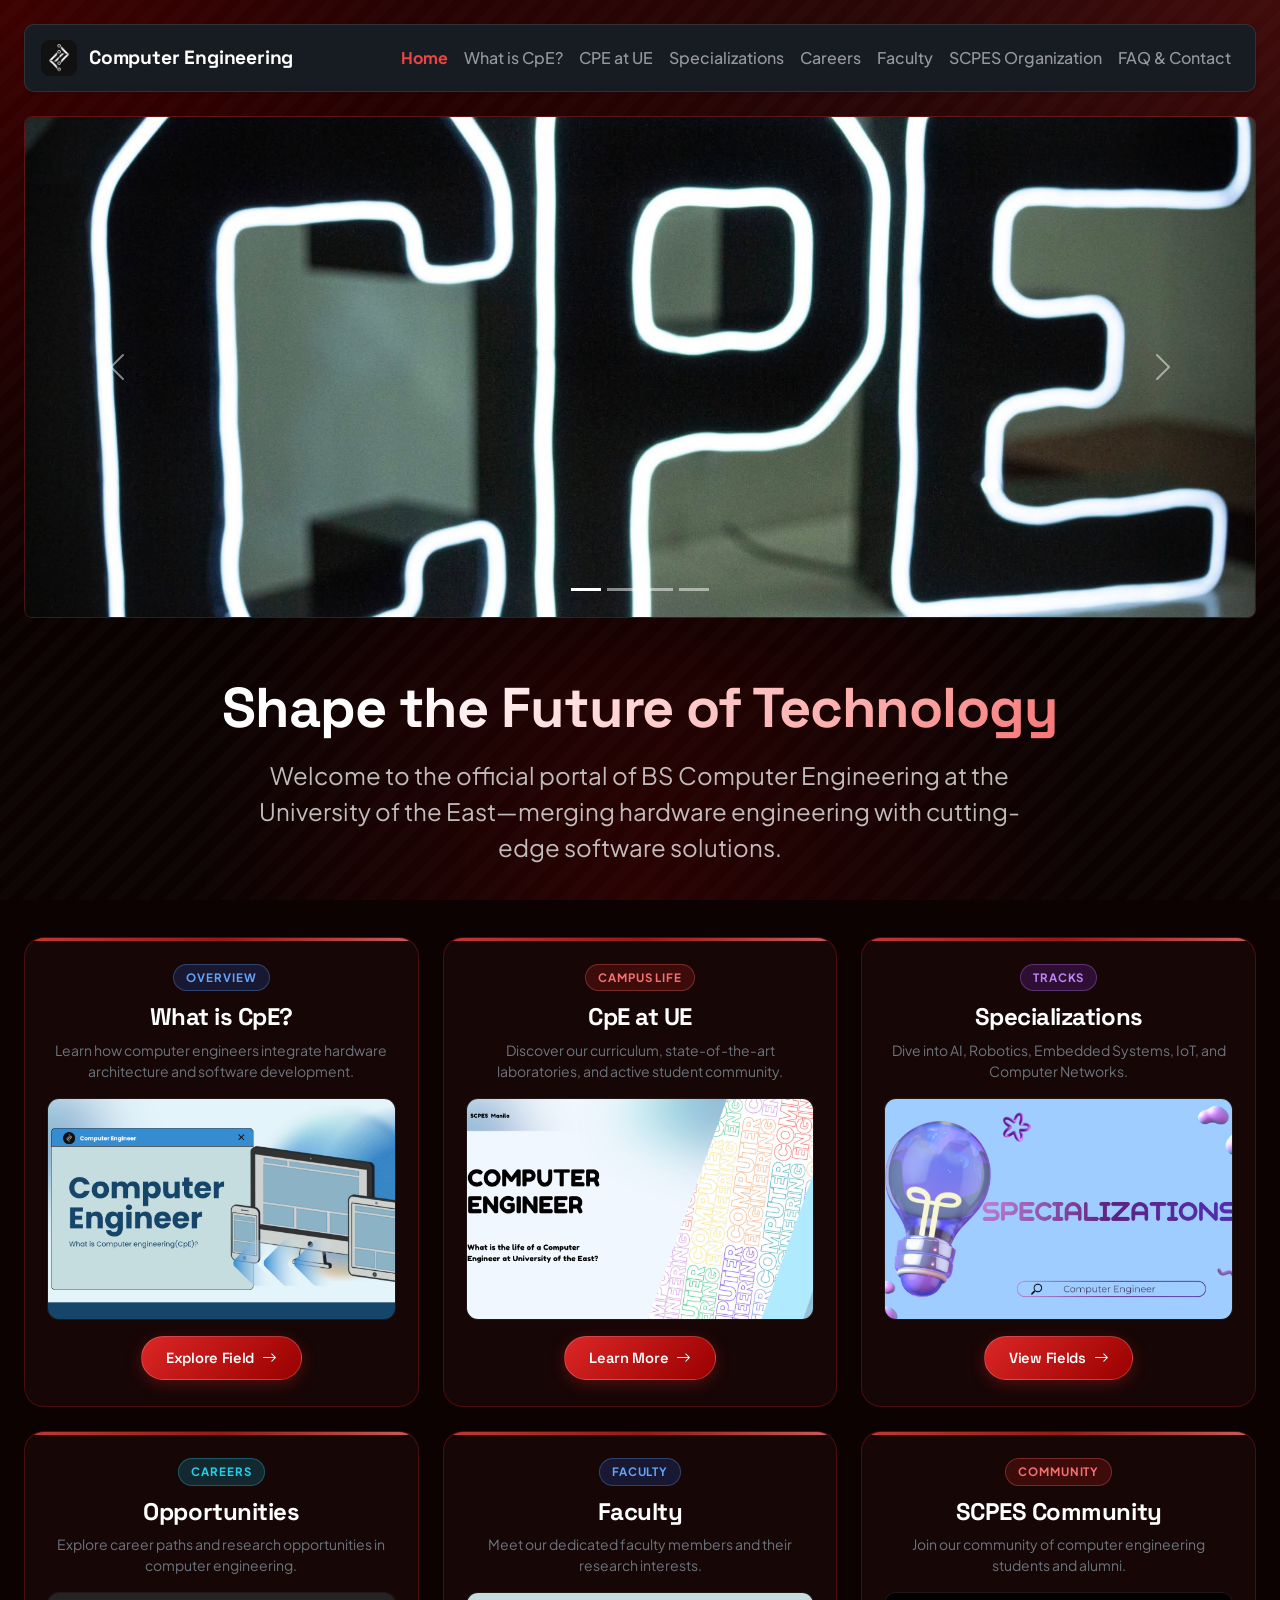
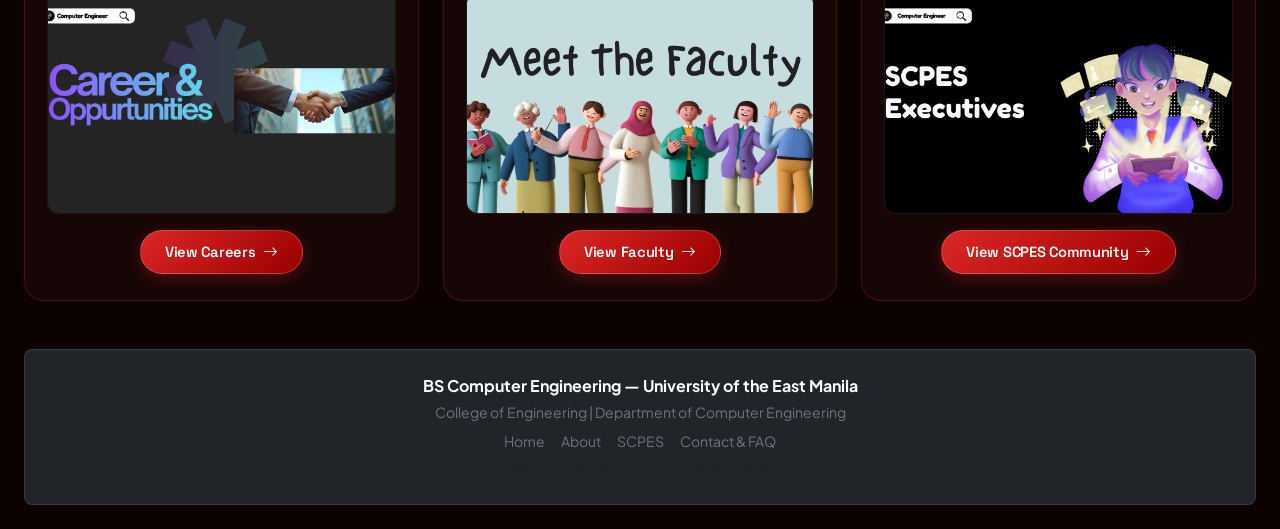
==== commit dcaf828c: "cpeweb" ====
--- a/index.html
+++ b/index.html
@@ -216,43 +216,33 @@
 <div class="container-fluid px-4 my-4">
 
     <!-- MASTER NAVBAR -->
-    <nav class="navbar navbar-expand-lg navbar-dark custom-navbar shadow-sm mb-4">
-        <div class="container-fluid px-0">
-            <a href="index.html" class="navbar-brand d-flex align-items-center gap-2">
-                <div class="logo-box me-1">
-                    <img src="assets/cpeimg.jpg" alt="CpE Logo" class="logo-img" onerror="this.onerror=null; this.src='data:image/svg+xml;utf8,<svg xmlns=\'http://www.w3.org/2000/svg\' viewBox=\'0 0 100 100\' width=\'100\' height=\'100\'><rect width=\'100\' height=\'100\' fill=\'%23111317\'/><path d=\'M35 35 L50 50 L35 65 M50 35 L65 50 L50 65\' stroke=\'%23ffffff\' stroke-width=\'8\' stroke-linecap=\'round\' stroke-linejoin=\'round\' fill=\'none\'/></svg>';">
-                </div>
-                <span class="text-white">Computer Engineering</span>
-            </a>
-
-            <button type="button" class="navbar-toggler" data-bs-toggle="collapse" data-bs-target="#navbarCollapse">
-                <span class="navbar-toggler-icon"></span>
-            </button>
-            
-            <div class="collapse navbar-collapse" id="navbarCollapse">
-                <div class="navbar-nav ms-auto fw-medium">
-                    <a href="index.html" class="nav-item nav-link active">Home</a>
-                    <a href="what-is-cpe.html" class="nav-item nav-link">What is CpE?</a>
-                    <a href="cpe-at-ue.html" class="nav-item nav-link">CPE at UE</a>
-                    <a href="specializations.html" class="nav-item nav-link">Specializations</a>
-                    <a href="opportunities.html" class="nav-item nav-link">Careers</a>
-                    <a href="faculty.html" class="nav-item nav-link">Faculty</a>
-                    
-                    <div class="nav-item dropdown">
-                        <a href="#" class="nav-link dropdown-toggle" id="moreDropdown" role="button" data-bs-toggle="dropdown" aria-expanded="false">
-                            More
-                        </a>
-                        <ul class="dropdown-menu dropdown-menu-dark dropdown-menu-end border-0 shadow-lg rounded-3" aria-labelledby="moreDropdown">
-                            <li><a href="scpes.html" class="dropdown-item">SCPES Organization</a></li>
-                            <li><a href="projects.html" class="dropdown-item">Student Projects</a></li>
-                            <li><hr class="dropdown-divider"></li>
-                            <li><a href="contact.html" class="dropdown-item">FAQ & Contact</a></li>
-                        </ul>
-                    </div>
-                </div>
-            </div>
-        </div>
-    </nav>
+<nav class="navbar navbar-expand-lg navbar-dark custom-navbar shadow-sm mb-4">
+    <div class="container-fluid px-0">
+        <a href="index.html" class="navbar-brand d-flex align-items-center gap-2">
+            <div class="logo-box me-1">
+                <img src="assets/cpeimg.jpg" alt="CpE Logo" class="logo-img" onerror="this.onerror=null; this.src='data:image/svg+xml;utf8,<svg xmlns=\'http://www.w3.org/2000/svg\' viewBox=\'0 0 100 100\' width=\'100\' height=\'100\'><rect width=\'100\' height=\'100\' fill=\'%23111317\'/><path d=\'M35 35 L50 50 L35 65 M50 35 L65 50 L50 65\' stroke=\'%23ffffff\' stroke-width=\'8\' stroke-linecap=\'round\' stroke-linejoin=\'round\' fill=\'none\'/></svg>';">
+            </div>
+            <span class="text-white">Computer Engineering</span>
+        </a>
+
+        <button type="button" class="navbar-toggler" data-bs-toggle="collapse" data-bs-target="#navbarCollapse">
+            <span class="navbar-toggler-icon"></span>
+        </button>
+        
+        <div class="collapse navbar-collapse" id="navbarCollapse">
+            <div class="navbar-nav ms-auto fw-medium">
+                <a href="index.html" class="nav-item nav-link active">Home</a>
+                <a href="what-is-cpe.html" class="nav-item nav-link">What is CpE?</a>
+                <a href="cpe-at-ue.html" class="nav-item nav-link">CPE at UE</a>
+                <a href="specializations.html" class="nav-item nav-link">Specializations</a>
+                <a href="opportunities.html" class="nav-item nav-link">Careers</a>
+                <a href="faculty.html" class="nav-item nav-link">Faculty</a>
+                <a href="scpes.html" class="nav-item nav-link">SCPES Organization</a>
+                <a href="contact.html" class="nav-item nav-link">FAQ & Contact</a>
+            </div>
+        </div>
+    </div>
+</nav>
 
     <!-- BANNER CAROUSEL -->
     <div id="myCarousel" class="carousel slide mb-5 rounded-3 overflow-hidden shadow-lg" data-bs-ride="carousel">
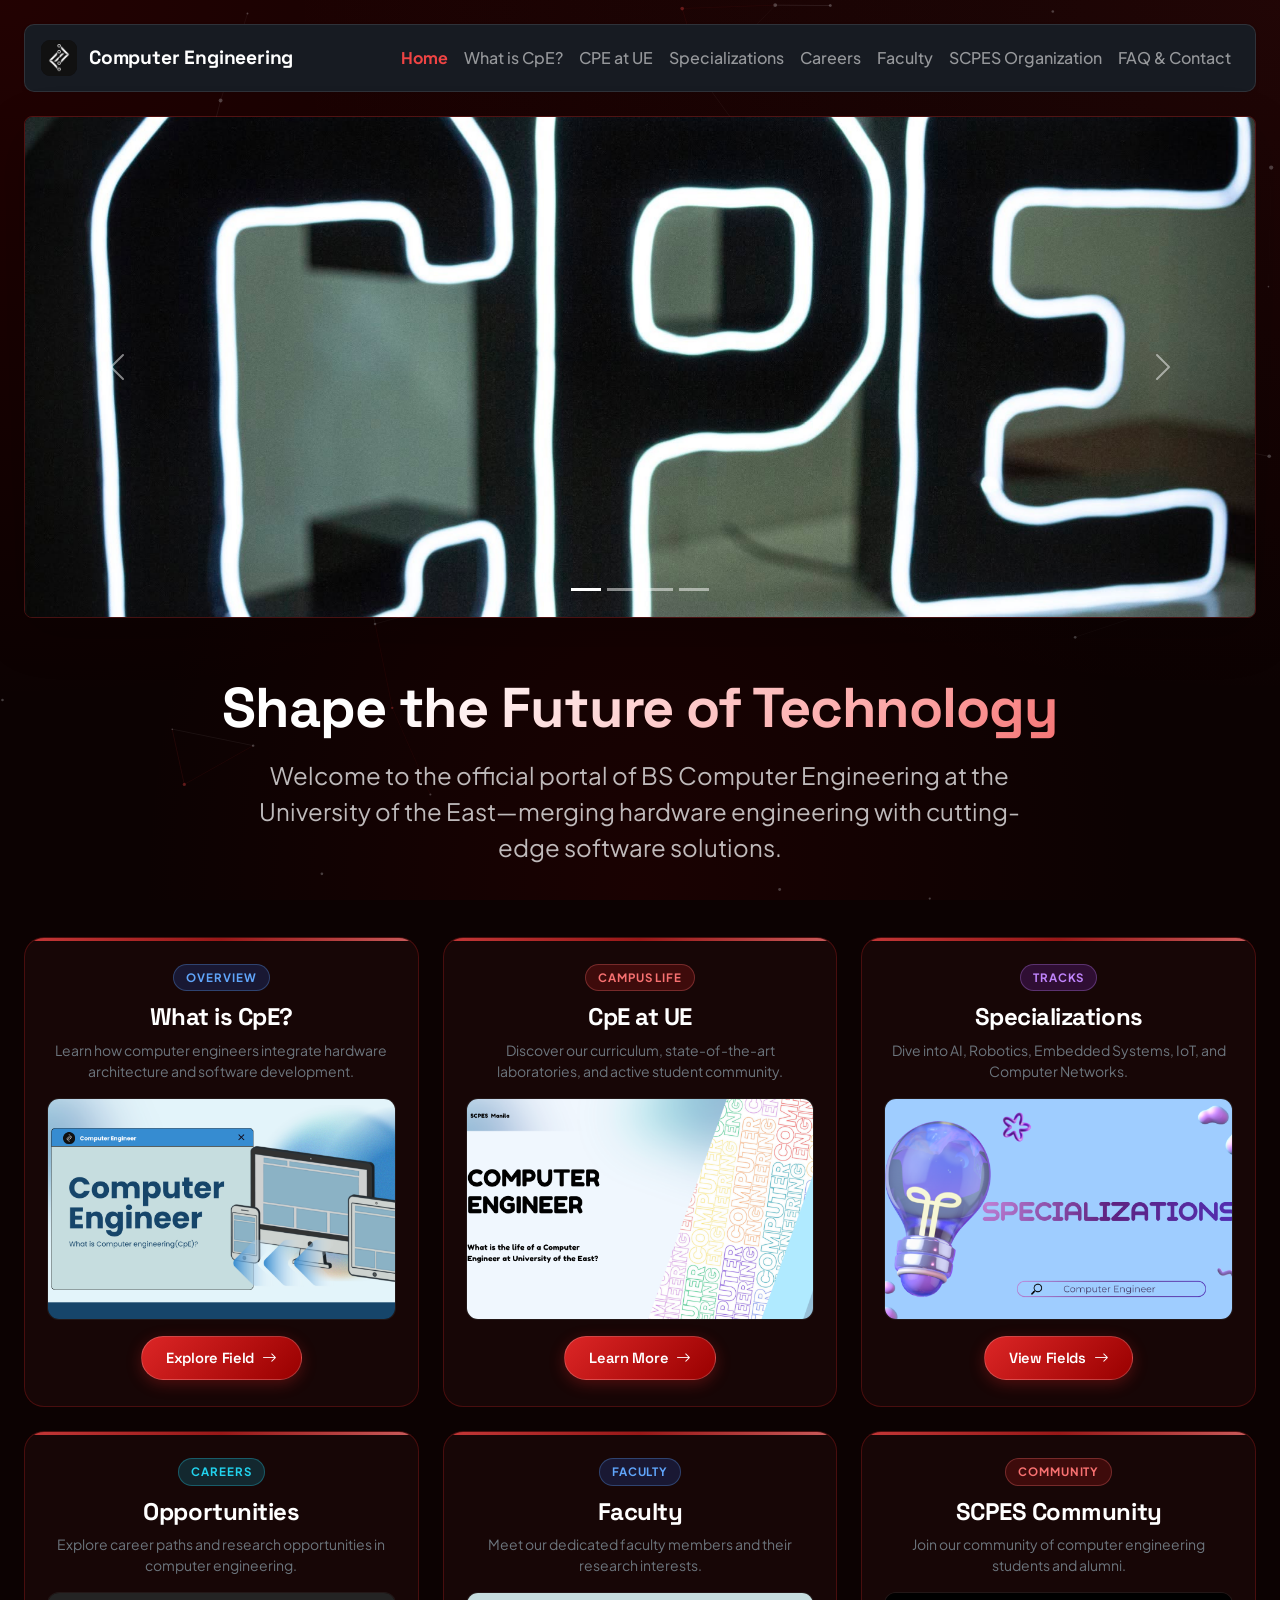
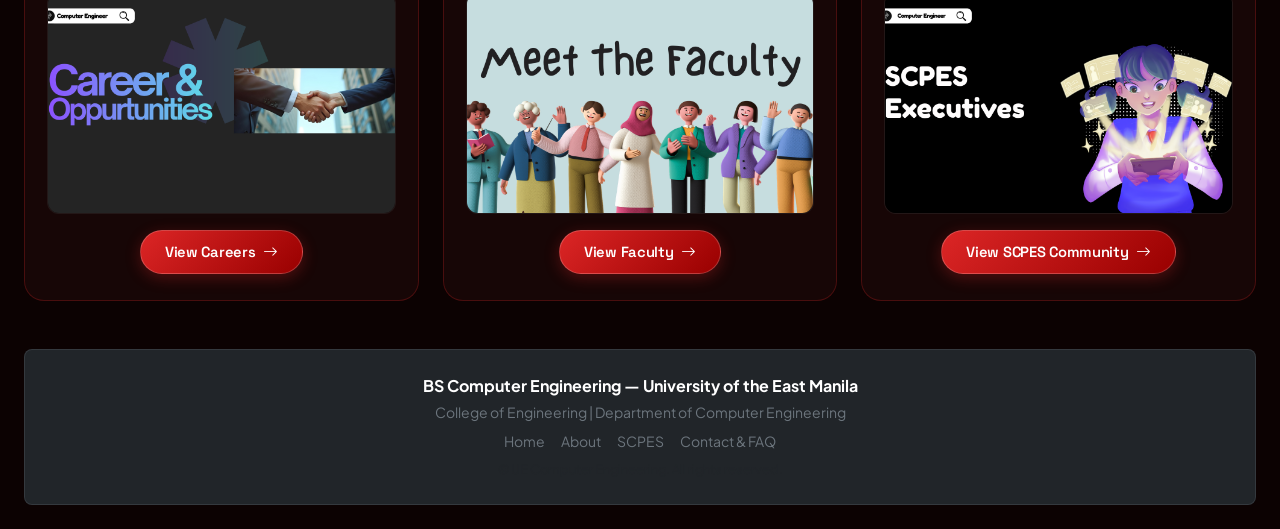
==== commit 52b9817c: "updated the index.html file to include the circuit.js script and changed the canvas id from "circuit" ====
--- a/index.html
+++ b/index.html
@@ -16,18 +16,33 @@
     <script src="https://cdn.jsdelivr.net/npm/bootstrap@5.0.2/dist/js/bootstrap.bundle.min.js"></script>
 
     <style>
-        /* 1. DEEP UE CRIMSON AMBIENT BACKGROUND */
+        /* 1. DEEP UE CRIMSON AMBIENT BACKGROUND — toned down so it reads as a subtle wash, not a neon skin */
         body {
             font-family: 'Plus Jakarta Sans', sans-serif;
             background-color: #0c0202;
-            background-image: 
-                radial-gradient(at 0% 0%, rgba(153, 0, 0, 0.35) 0px, transparent 50%),
-                radial-gradient(at 100% 0%, rgba(220, 38, 38, 0.25) 0px, transparent 50%),
-                radial-gradient(at 50% 100%, rgba(112, 2, 2, 0.3) 0px, transparent 50%),
-                repeating-linear-gradient(-45deg, rgba(255, 255, 255, 0.015) 0, rgba(255, 255, 255, 0.015) 10px, transparent 10px, transparent 20px);
+            background-image:
+                radial-gradient(at 0% 0%, rgba(153, 0, 0, 0.16) 0px, transparent 55%),
+                radial-gradient(at 100% 0%, rgba(220, 38, 38, 0.10) 0px, transparent 55%),
+                radial-gradient(at 50% 100%, rgba(112, 2, 2, 0.14) 0px, transparent 55%);
             background-attachment: fixed;
             color: #f1f5f9;
             min-height: 100vh;
+            position: relative;
+        }
+
+        /* CIRCUIT-TRACE CANVAS — sits behind all content */
+        #circuit {
+            position: fixed;
+            inset: 0;
+            z-index: 0;
+            display: block;
+            pointer-events: none;
+        }
+
+        /* Make sure the page content sits above the canvas */
+        .container-fluid {
+            position: relative;
+            z-index: 1;
         }
 
         /* 2. HEADINGS & GRADIENT ACCENTS */
@@ -134,7 +149,7 @@
             justify-content: space-between;
             position: relative;
         }
-        
+
         .apple-card::before {
             content: "";
             position: absolute;
@@ -213,6 +228,9 @@
 </head>
 <body>
 
+<!-- CIRCUIT-TRACE BACKGROUND EFFECT -->
+<canvas id="circuit"></canvas>
+
 <div class="container-fluid px-4 my-4">
 
     <!-- MASTER NAVBAR -->
@@ -228,7 +246,7 @@
         <button type="button" class="navbar-toggler" data-bs-toggle="collapse" data-bs-target="#navbarCollapse">
             <span class="navbar-toggler-icon"></span>
         </button>
-        
+
         <div class="collapse navbar-collapse" id="navbarCollapse">
             <div class="navbar-nav ms-auto fw-medium">
                 <a href="index.html" class="nav-item nav-link active">Home</a>
@@ -252,7 +270,7 @@
             <button type="button" data-bs-target="#myCarousel" data-bs-slide-to="2"></button>
             <button type="button" data-bs-target="#myCarousel" data-bs-slide-to="3"></button>
         </div>
-        
+
         <div class="carousel-inner">
             <div class="carousel-item active">
                 <img src="assets/slide1.jpg" alt="Slide 1" onerror="this.src='slide1.jpg'">
@@ -288,7 +306,7 @@
 
     <!-- FEATURED SECTIONS GRID -->
     <div class="row g-4 justify-content-center mb-5">
-        
+
         <div class="col-md-6 col-lg-4">
             <div class="apple-card">
                 <div>
@@ -404,5 +422,8 @@
 
 </div>
 
+<!-- CIRCUIT-TRACE BACKGROUND EFFECT SCRIPT -->
+<script src="circuit.js"></script>
+
 </body>
 </html>
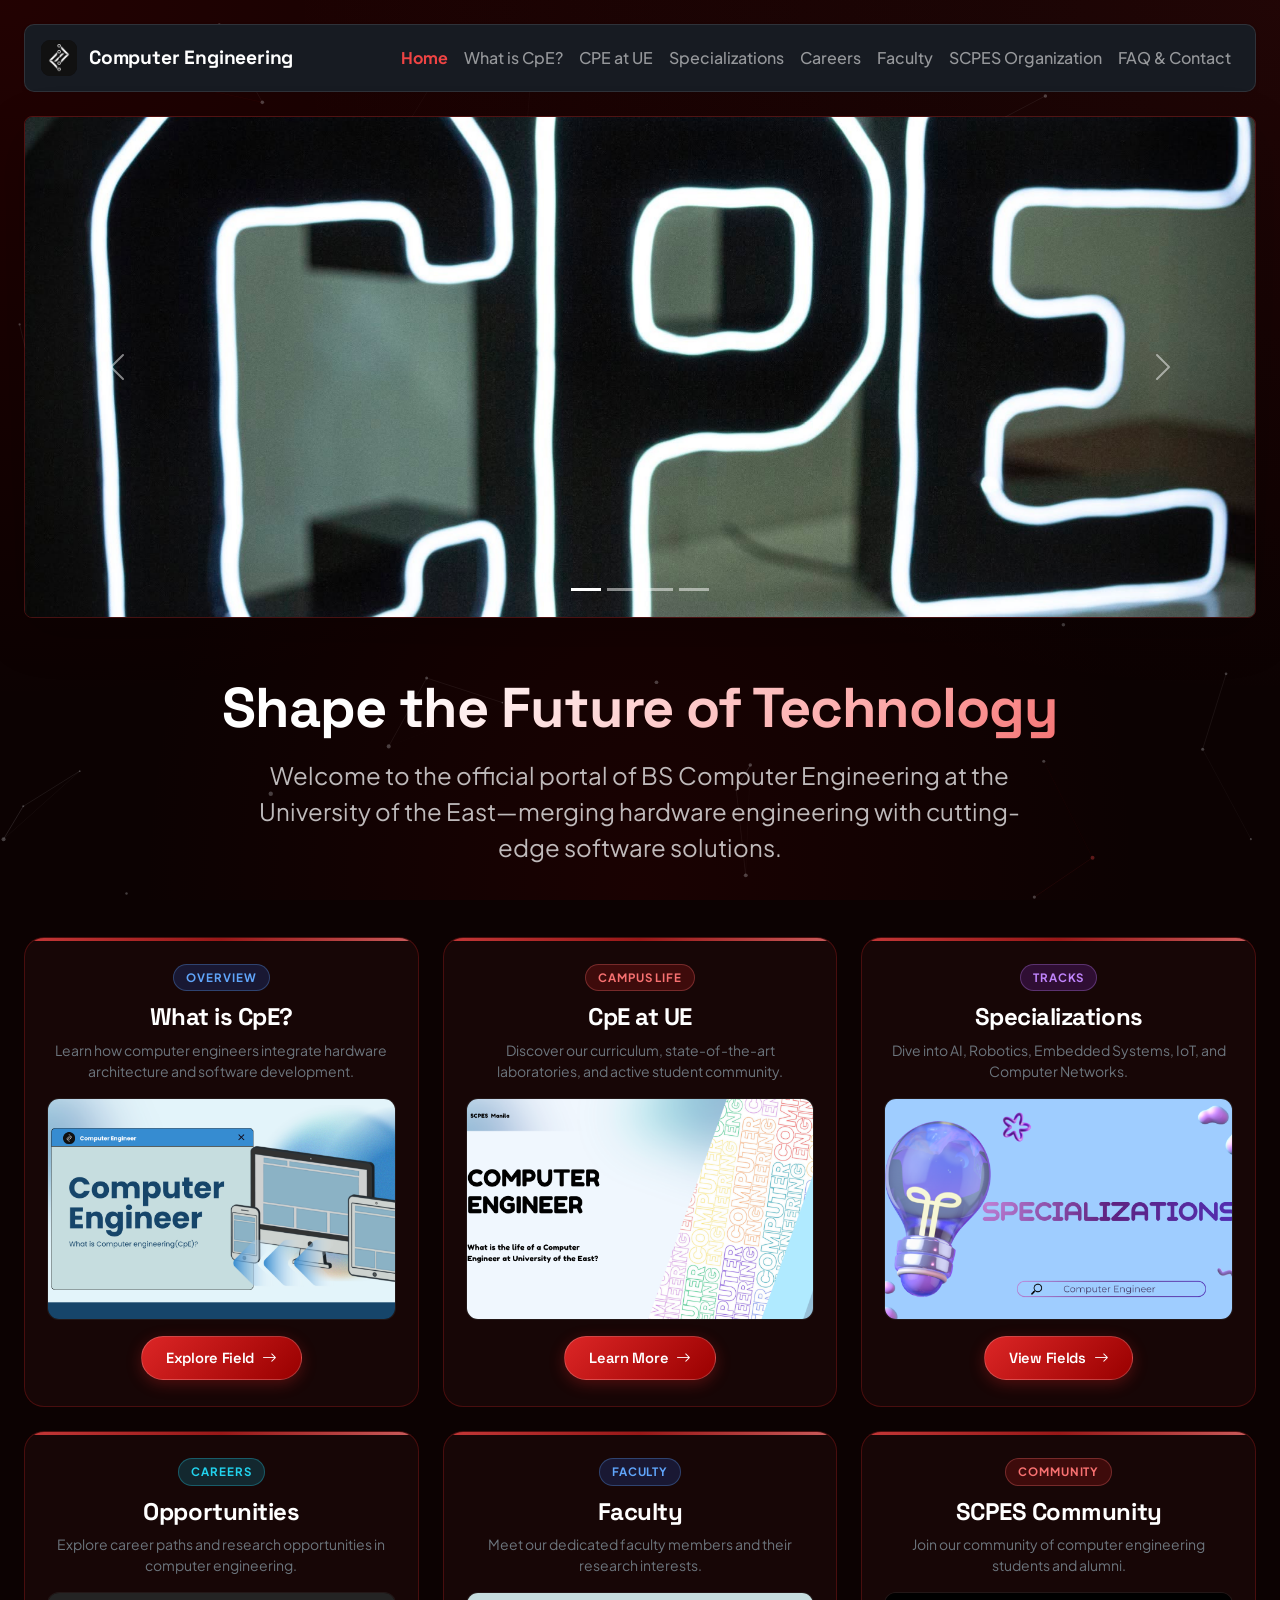
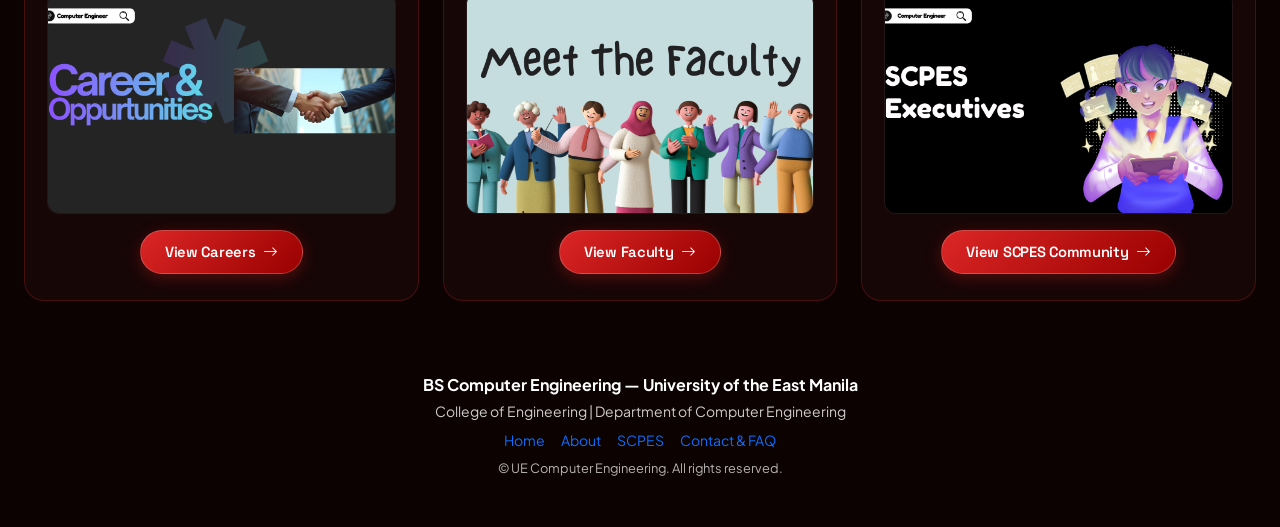
==== commit 1013dd72: "Co-authored-by: felixadriano1306 <felixadriano1306@users.noreply.github.com>" ====
--- a/index.html
+++ b/index.html
@@ -405,20 +405,20 @@
 
     </div>
 
-    <!-- FOOTER -->
-    <footer class="bg-dark text-white rounded-3 py-4 mt-5 border border-secondary border-opacity-25">
-        <div class="container text-center">
-            <p class="fw-bold mb-1">BS Computer Engineering — University of the East Manila</p>
-            <p class="text-secondary small mb-2">College of Engineering | Department of Computer Engineering</p>
-            <div class="d-flex justify-content-center gap-3 small mb-2">
-                <a href="index.html" class="text-decoration-none text-secondary">Home</a>
-                <a href="what-is-cpe.html" class="text-decoration-none text-secondary">About</a>
-                <a href="scpes.html" class="text-decoration-none text-secondary">SCPES</a>
-                <a href="contact.html" class="text-decoration-none text-secondary">Contact & FAQ</a>
-            </div>
-            <p class="text-muted extra-small mb-0" style="font-size: 0.8rem;">&copy; UE Computer Engineering. All rights reserved.</p>
-        </div>
-    </footer>
+<!-- FOOTER -->
+<footer class="footer-crimson text-white rounded-3 py-4 mt-5">
+    <div class="container text-center">
+        <p class="fw-bold mb-1">BS Computer Engineering — University of the East Manila</p>
+        <p class="small mb-2" style="color: rgba(255,255,255,0.8);">College of Engineering | Department of Computer Engineering</p>
+        <div class="d-flex justify-content-center gap-3 small mb-2">
+            <a href="index.html" class="text-decoration-none">Home</a>
+            <a href="what-is-cpe.html" class="text-decoration-none">About</a>
+            <a href="scpes.html" class="text-decoration-none">SCPES</a>
+            <a href="contact.html" class="text-decoration-none">Contact & FAQ</a>
+        </div>
+        <p class="mb-0" style="font-size: 0.8rem; color: rgba(255,255,255,0.7);">&copy; UE Computer Engineering. All rights reserved.</p>
+    </div>
+</footer>
 
 </div>
 
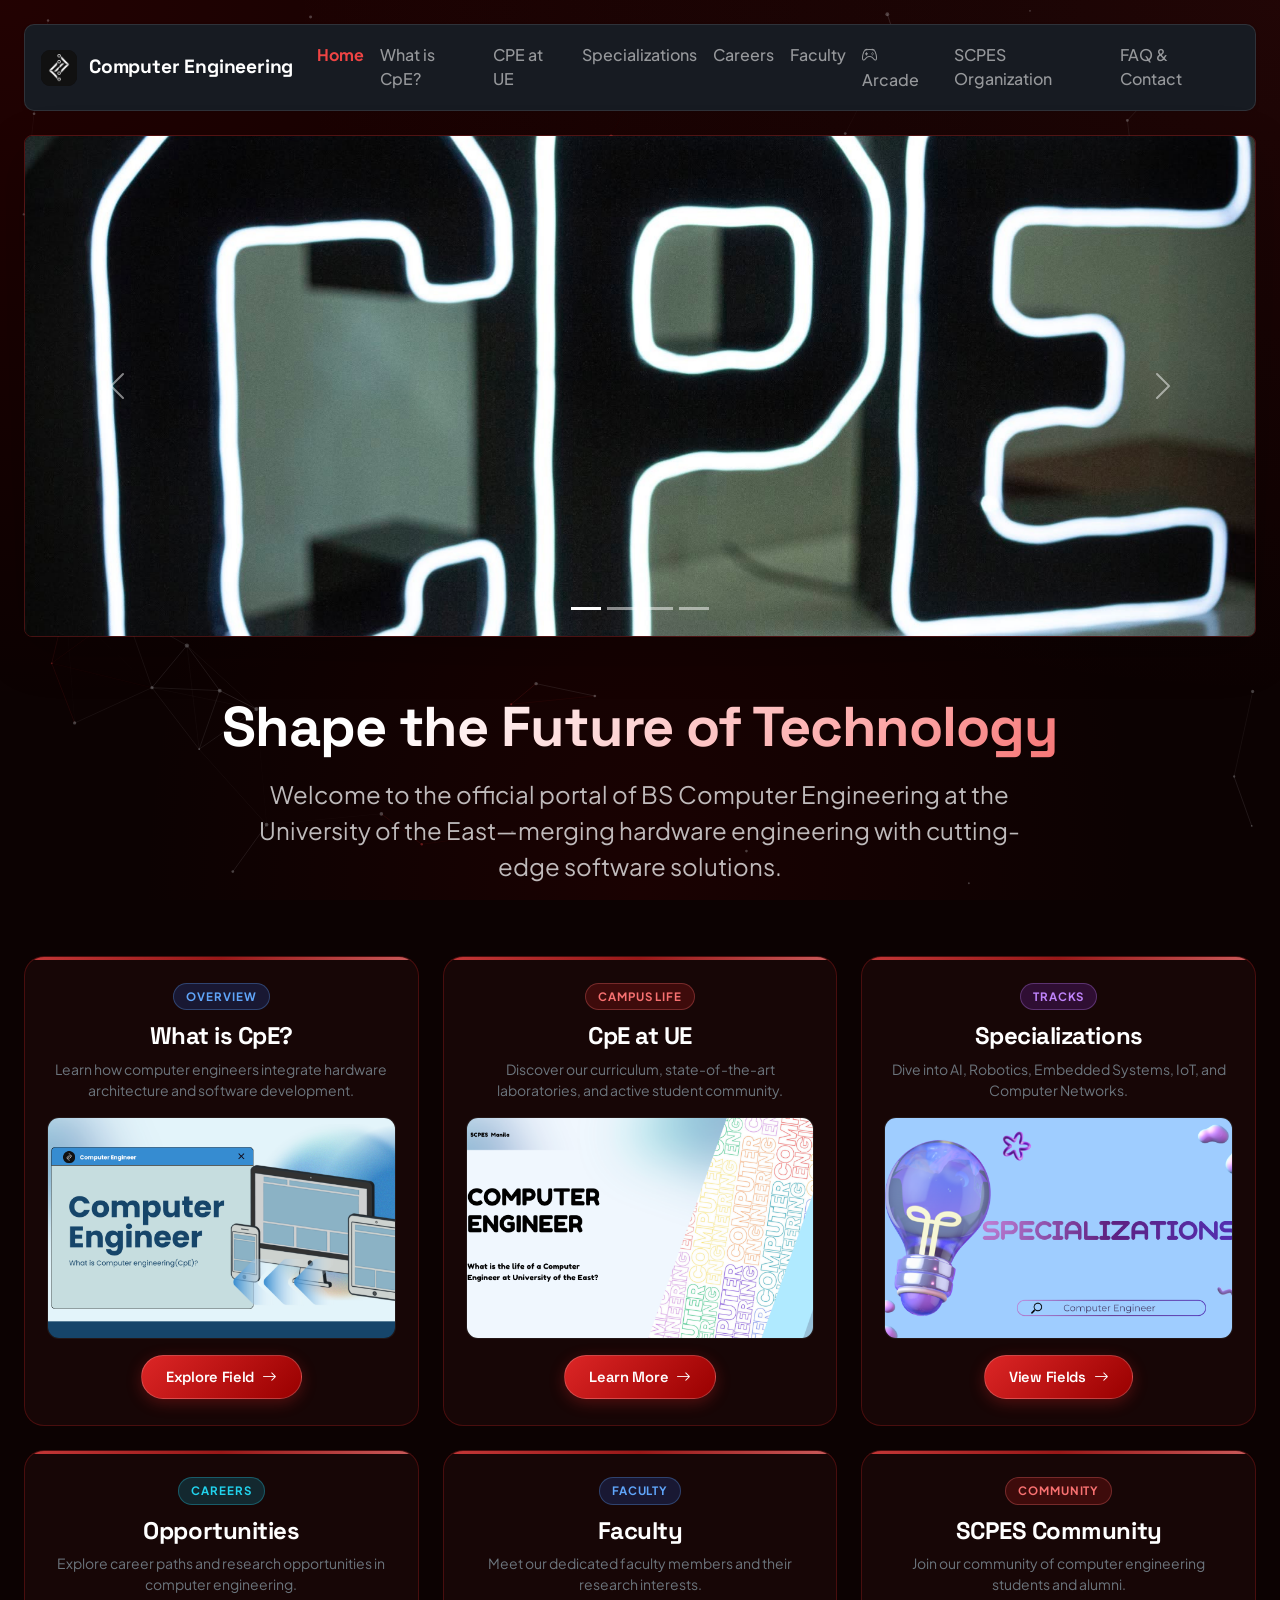
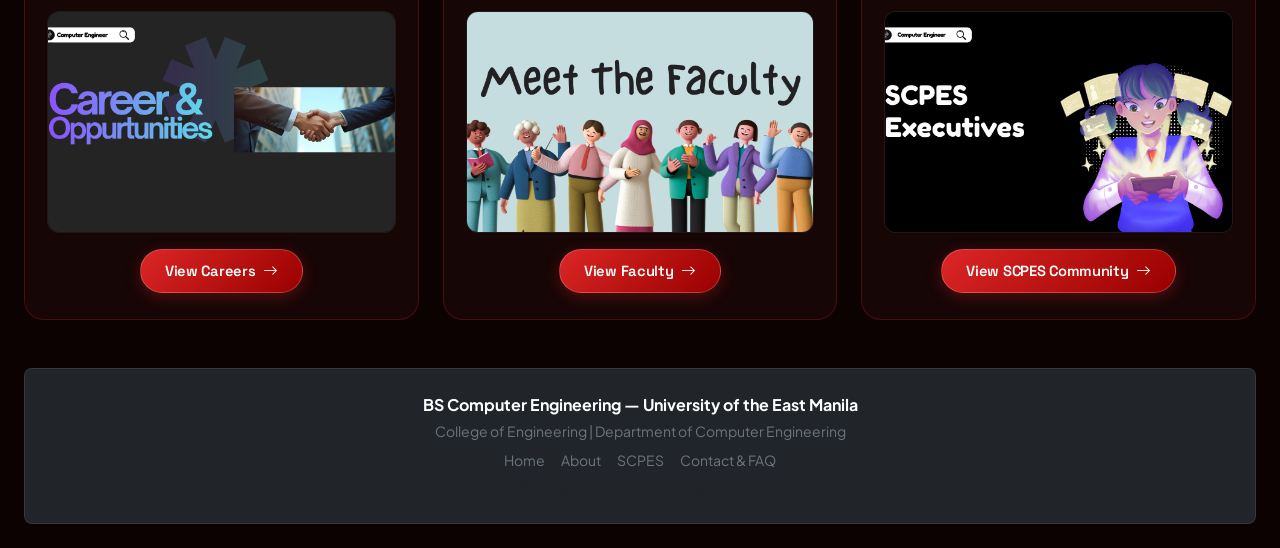
==== commit d989e670: "Committed by Felix" ====
--- a/index.html
+++ b/index.html
@@ -255,6 +255,7 @@
                 <a href="specializations.html" class="nav-item nav-link">Specializations</a>
                 <a href="opportunities.html" class="nav-item nav-link">Careers</a>
                 <a href="faculty.html" class="nav-item nav-link">Faculty</a>
+                <a href="arcade.html" class="nav-item nav-link nav-arcade"><i class="bi bi-controller me-1"></i>Arcade</a>
                 <a href="scpes.html" class="nav-item nav-link">SCPES Organization</a>
                 <a href="contact.html" class="nav-item nav-link">FAQ & Contact</a>
             </div>
@@ -405,20 +406,20 @@
 
     </div>
 
-<!-- FOOTER -->
-<footer class="footer-crimson text-white rounded-3 py-4 mt-5">
-    <div class="container text-center">
-        <p class="fw-bold mb-1">BS Computer Engineering — University of the East Manila</p>
-        <p class="small mb-2" style="color: rgba(255,255,255,0.8);">College of Engineering | Department of Computer Engineering</p>
-        <div class="d-flex justify-content-center gap-3 small mb-2">
-            <a href="index.html" class="text-decoration-none">Home</a>
-            <a href="what-is-cpe.html" class="text-decoration-none">About</a>
-            <a href="scpes.html" class="text-decoration-none">SCPES</a>
-            <a href="contact.html" class="text-decoration-none">Contact & FAQ</a>
-        </div>
-        <p class="mb-0" style="font-size: 0.8rem; color: rgba(255,255,255,0.7);">&copy; UE Computer Engineering. All rights reserved.</p>
-    </div>
-</footer>
+    <!-- FOOTER -->
+    <footer class="bg-dark text-white rounded-3 py-4 mt-5 border border-secondary border-opacity-25">
+        <div class="container text-center">
+            <p class="fw-bold mb-1">BS Computer Engineering — University of the East Manila</p>
+            <p class="text-secondary small mb-2">College of Engineering | Department of Computer Engineering</p>
+            <div class="d-flex justify-content-center gap-3 small mb-2">
+                <a href="index.html" class="text-decoration-none text-secondary">Home</a>
+                <a href="what-is-cpe.html" class="text-decoration-none text-secondary">About</a>
+                <a href="scpes.html" class="text-decoration-none text-secondary">SCPES</a>
+                <a href="contact.html" class="text-decoration-none text-secondary">Contact & FAQ</a>
+            </div>
+            <p class="text-muted extra-small mb-0" style="font-size: 0.8rem;">&copy; UE Computer Engineering. All rights reserved.</p>
+        </div>
+    </footer>
 
 </div>
 
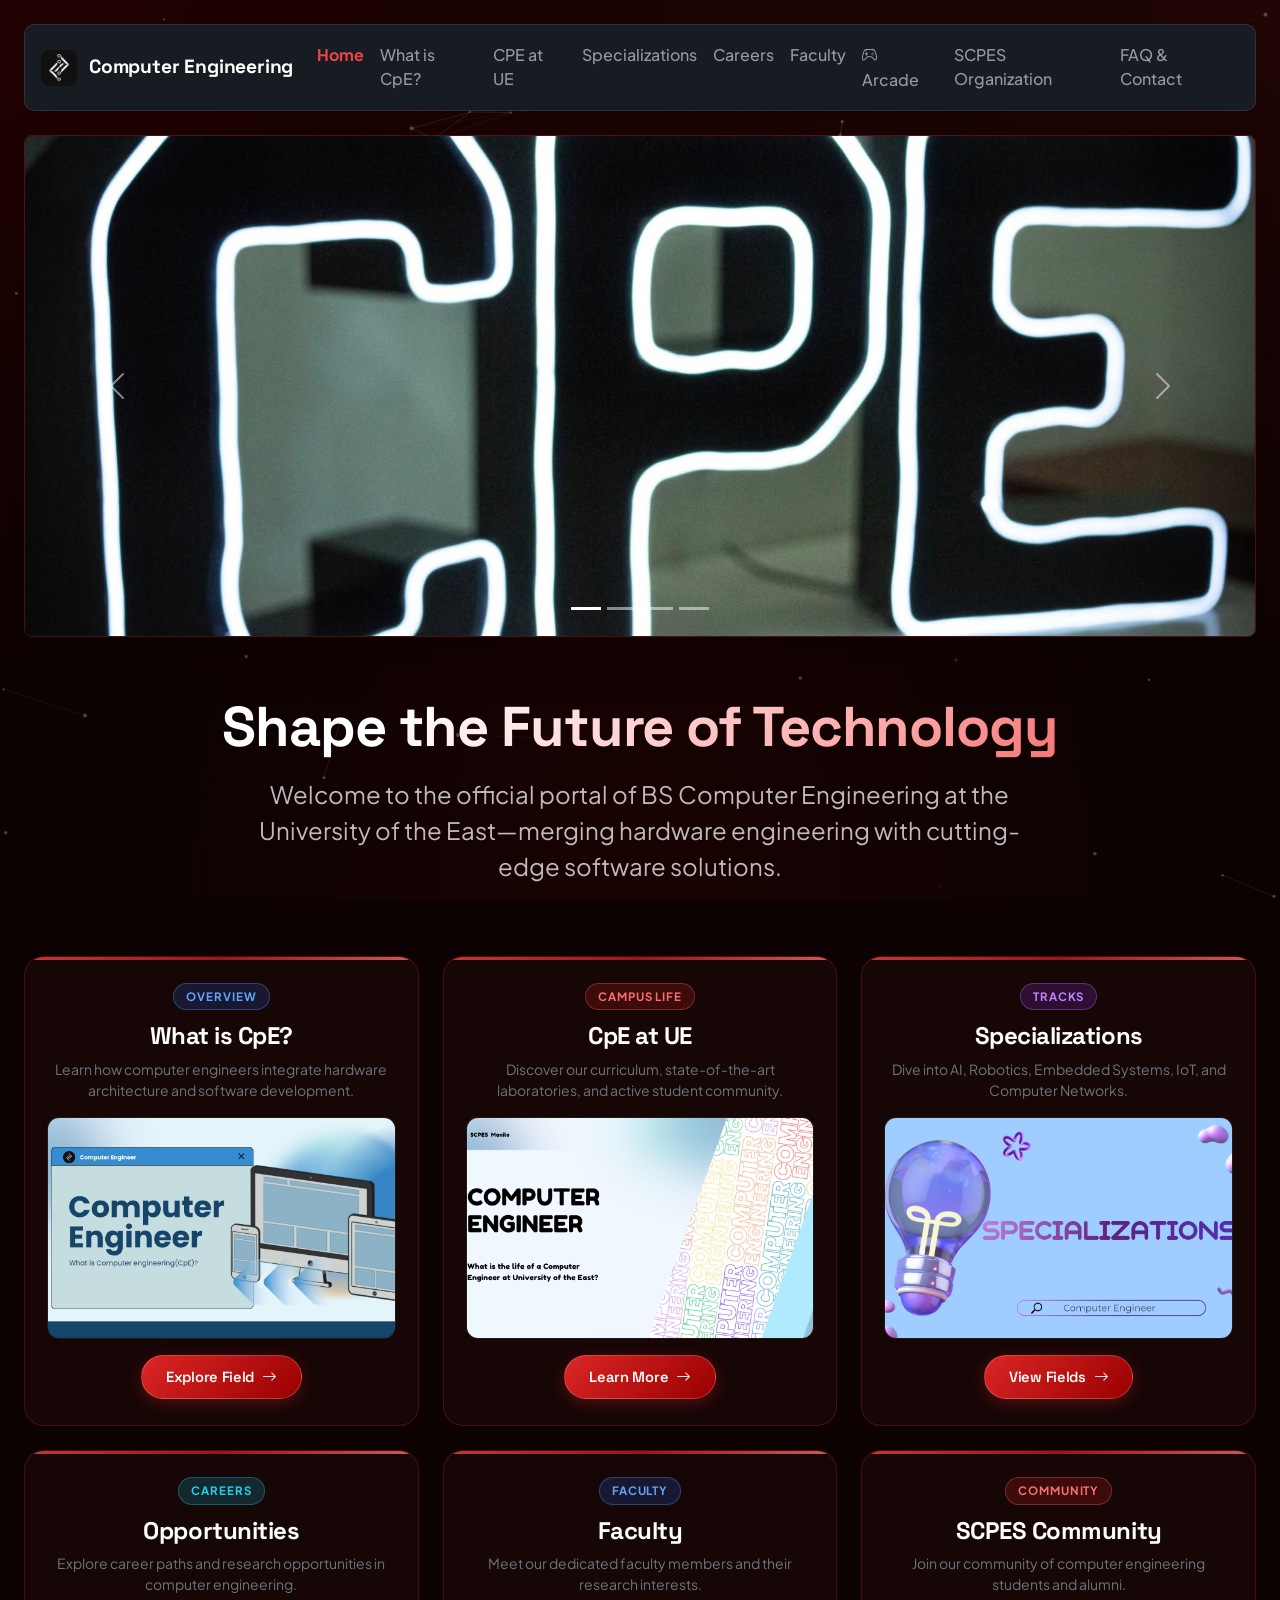
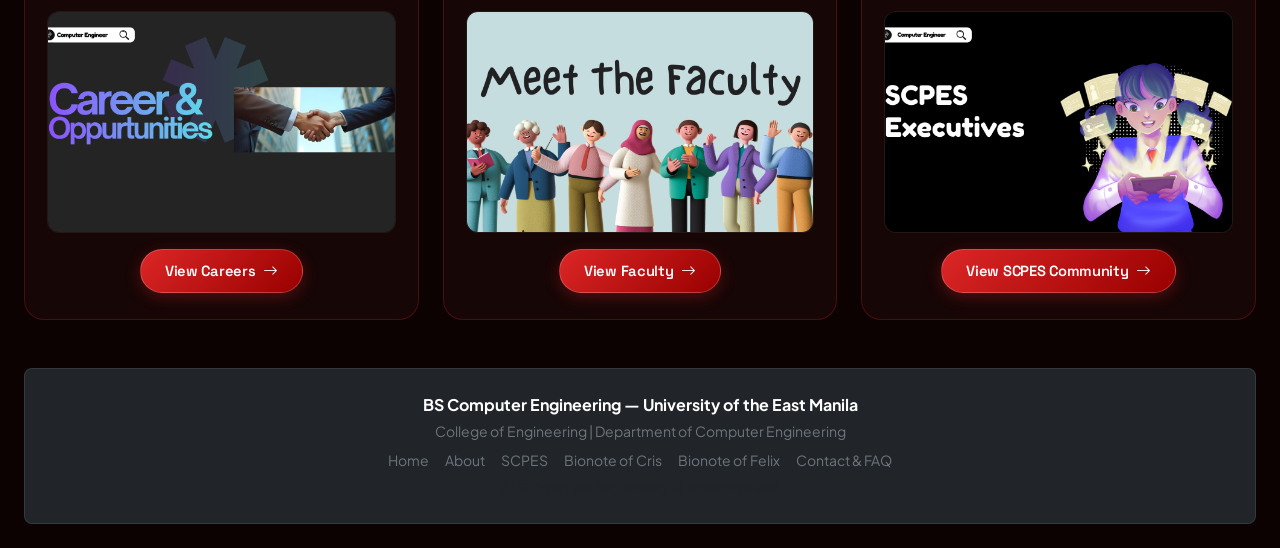
==== commit 8782c04e: "Add bionotes of Cris and Felix in the navigation bar of the index.html file." ====
--- a/index.html
+++ b/index.html
@@ -415,6 +415,8 @@
                 <a href="index.html" class="text-decoration-none text-secondary">Home</a>
                 <a href="what-is-cpe.html" class="text-decoration-none text-secondary">About</a>
                 <a href="scpes.html" class="text-decoration-none text-secondary">SCPES</a>
+                <a href="https://pejercrisgadiel-lab.github.io/ncp3106_2026_cgpejer/" class="text-decoration-none text-secondary">Bionote of Cris</a>
+                <a href ="https://felixadriano1306.github.io/ncp3106_2026_ffadriano/" class="text-decoration-none text-secondary">Bionote of Felix</a>
                 <a href="contact.html" class="text-decoration-none text-secondary">Contact & FAQ</a>
             </div>
             <p class="text-muted extra-small mb-0" style="font-size: 0.8rem;">&copy; UE Computer Engineering. All rights reserved.</p>
